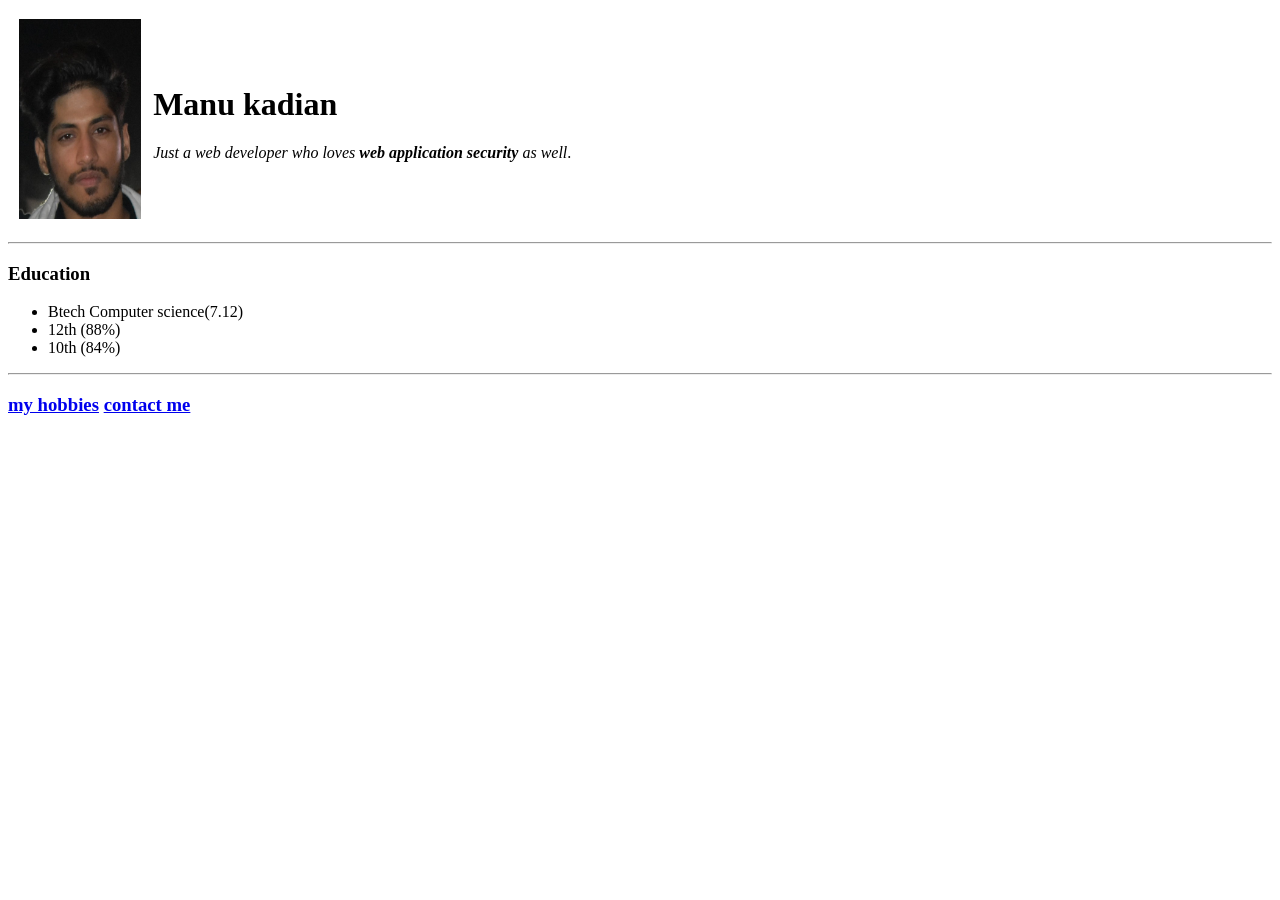
==== index.html @ eed12df5 "Add files via upload" ====
<!DOCTYPE html>
<html lang="en" dir="ltr">

<head>
  <meta charset="utf-8">
  <title>Manu kadian</title>
</head>

<body>
  <table cellspacing="10">
    <tr>
      <td> <img src="photo.jpg" height="200" alt=""></td>
      <td>
        <h1>Manu kadian</h1>
        <p><em>Just a web developer who loves <strong>web application security</strong> as well</em>.</p>
      </td>
    </tr>
  </table>


  <hr>
  <h3>Education</h3>
  <p>
  <ul>
    <li>Btech Computer science(7.12)</li>
    <li>12th (88%)</li>
    <li>10th (84%)</li>
  </ul>
  </p>
  <hr>
  <h3><a href="hobbies.html">my hobbies</a>
  <a href="Contact-me.html">contact me</a></h3>
</body>

</html>
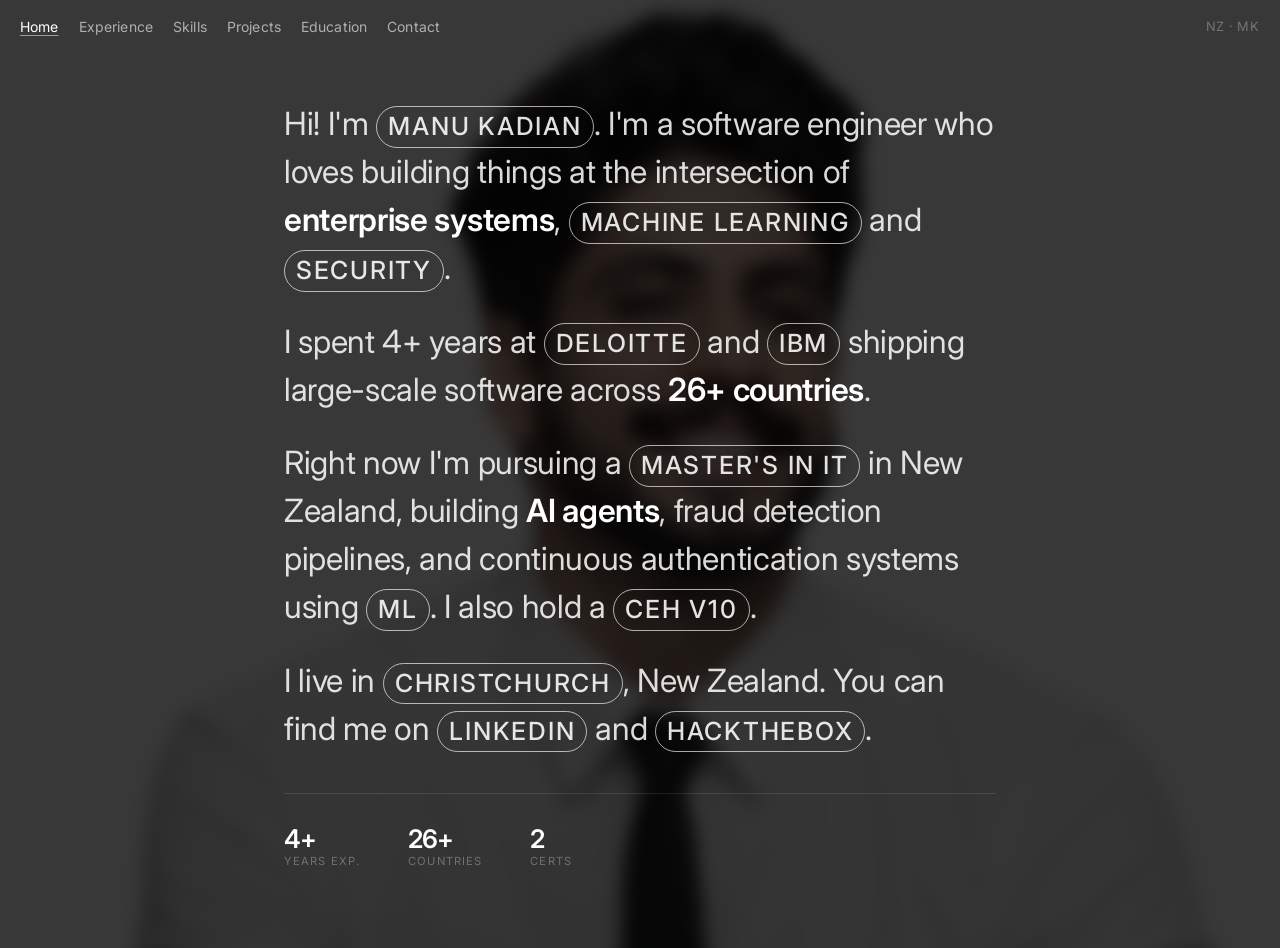
==== commit 91715294: "portfolio changes" ====
--- a/index.html
+++ b/index.html
@@ -1,35 +1,507 @@
-<!DOCTYPE html>
-<html lang="en" dir="ltr">
-
-<head>
-  <meta charset="utf-8">
-  <title>Manu kadian</title>
-</head>
-
-<body>
-  <table cellspacing="10">
-    <tr>
-      <td> <img src="photo.jpg" height="200" alt=""></td>
-      <td>
-        <h1>Manu kadian</h1>
-        <p><em>Just a web developer who loves <strong>web application security</strong> as well</em>.</p>
-      </td>
-    </tr>
-  </table>
-
-
-  <hr>
-  <h3>Education</h3>
-  <p>
-  <ul>
-    <li>Btech Computer science(7.12)</li>
-    <li>12th (88%)</li>
-    <li>10th (84%)</li>
-  </ul>
-  </p>
-  <hr>
-  <h3><a href="hobbies.html">my hobbies</a>
-  <a href="Contact-me.html">contact me</a></h3>
-</body>
-
-</html>
+<!DOCTYPE html>
+<html lang="en">
+
+<head>
+  <meta charset="UTF-8" />
+  <meta name="viewport" content="width=device-width, initial-scale=1.0" />
+  <title>Manu Kadian</title>
+  <meta name="description"
+    content="Manu Kadian – Software Engineer. 4+ years at Deloitte & IBM. Machine learning, AI agents, web security. Christchurch, New Zealand." />
+  <link rel="preconnect" href="https://fonts.googleapis.com" />
+  <link rel="preconnect" href="https://fonts.gstatic.com" crossorigin />
+  <link
+    href="https://fonts.googleapis.com/css2?family=Inter:ital,opsz,wght@0,14..32,300;0,14..32,400;0,14..32,500;0,14..32,600;0,14..32,700;1,14..32,400&display=swap"
+    rel="stylesheet" />
+  <link rel="stylesheet" href="style.css" />
+</head>
+
+<body>
+
+  <!-- ===== NAV ===== -->
+  <nav class="nav" role="navigation" aria-label="Main navigation">
+    <ul class="nav-links" id="nav-links" role="list">
+      <li><a href="#" id="nl-home" data-page="home" class="active">Home</a></li>
+      <li><a href="#" id="nl-experience" data-page="experience">Experience</a></li>
+      <li><a href="#" id="nl-skills" data-page="skills">Skills</a></li>
+      <li><a href="#" id="nl-projects" data-page="projects">Projects</a></li>
+      <li><a href="#" id="nl-education" data-page="education">Education</a></li>
+      <li><a href="#" id="nl-contact" data-page="contact">Contact</a></li>
+    </ul>
+    <span class="nav-right" aria-label="Location and initials">NZ · MK</span>
+  </nav>
+
+  <!-- ===========================
+       HOME — ped.ro style hero
+       =========================== -->
+  <main id="page-home" class="active" aria-label="Home">
+    <section class="hero">
+
+      <!-- Full blurred photo background -->
+      <div class="hero-bg" aria-hidden="true">
+        <img src="photo.png" alt="" />
+      </div>
+
+      <!-- Prose content -->
+      <div class="hero-content">
+
+        <p class="hero-para fade-up">
+          Hi! I'm <span class="pill">MANU KADIAN</span>. I'm a software
+          engineer who loves building things at the intersection of
+          <strong>enterprise systems</strong>,
+          <span class="pill">MACHINE LEARNING</span>
+          and <span class="pill">SECURITY</span>.
+        </p>
+
+        <p class="hero-para fade-up d1">
+          I spent 4+ years at <span class="pill">DELOITTE</span> and
+          <span class="pill">IBM</span> shipping large-scale software
+          across <strong>26+ countries</strong>.
+        </p>
+
+        <p class="hero-para fade-up d2">
+          Right now I'm pursuing a <span class="pill">MASTER'S IN IT</span>
+          in New Zealand, building <strong>AI agents</strong>, fraud detection
+          pipelines, and continuous authentication systems using
+          <span class="pill">ML</span>. I also hold a
+          <span class="pill">CEH v10</span>.
+        </p>
+
+        <p class="hero-para fade-up d3">
+          I live in <span class="pill">CHRISTCHURCH</span>, New Zealand.
+          You can find me on
+          <a href="https://linkedin.com/in/manu-kadian-b2ba7a125/" target="_blank" rel="noopener" class="pill"
+            style="cursor:pointer;">LINKEDIN</a>
+          and <a href="https://hackthebox.eu" target="_blank" rel="noopener" class="pill"
+            style="cursor:pointer;">HACKTHEBOX</a>.
+        </p>
+
+        <div class="hero-stats fade-up d4">
+          <div class="stat">
+            <span class="stat-val">4+</span>
+            <span class="stat-key">Years exp.</span>
+          </div>
+          <div class="stat">
+            <span class="stat-val">26+</span>
+            <span class="stat-key">Countries</span>
+          </div>
+          <div class="stat">
+            <span class="stat-val">2</span>
+            <span class="stat-key">Certs</span>
+          </div>
+        </div>
+
+      </div>
+    </section>
+  </main>
+
+  <!-- ===========================
+       EXPERIENCE
+       =========================== -->
+  <main id="page-experience" aria-label="Experience">
+    <div class="inner-page">
+      <div class="inner-wrap">
+        <p class="eyebrow fade-up">Work experience</p>
+
+        <ul class="row-list">
+
+          <li class="row-item fade-up">
+            <div class="row-meta">Nov 2023<br />– Nov 2025</div>
+            <div>
+              <div class="row-title">SAP ABAP Developer</div>
+              <div class="row-sub">Deloitte USI</div>
+              <ul class="row-bullets">
+                <li>Developed OData services and SAP Fiori applications, architecting scalable solutions aligned to
+                  business requirements.</li>
+                <li>Conducted technical assessments of reports, function modules, and OData gateway services in the
+                  R&amp;D department.</li>
+                <li>Collaborated cross-functionally to design complex business process solutions under tight deadlines.
+                </li>
+                <li>Created custom SAP reports to improve data-driven decision-making across operational teams.</li>
+              </ul>
+            </div>
+          </li>
+
+          <li class="row-item fade-up d1">
+            <div class="row-meta">Apr 2021<br />– Nov 2023</div>
+            <div>
+              <div class="row-title">Techno-Functional SAP HCM Consultant</div>
+              <div class="row-sub">IBM</div>
+              <ul class="row-bullets">
+                <li>Owned the full development lifecycle across operations spanning 26+ countries — requirements to
+                  deployment.</li>
+                <li>Translated complex client requirements into precise technical specs; built ABAP OOP solutions
+                  including interfaces, classes, and function modules.</li>
+                <li>Maintained comprehensive technical and functional documentation across global integrations.</li>
+              </ul>
+            </div>
+          </li>
+
+          <li class="row-item fade-up d2">
+            <div class="row-meta">May 2019<br />– Jul 2019</div>
+            <div>
+              <div class="row-title">Cyber Security Analyst</div>
+              <div class="row-sub">Pac Security, India — Internship</div>
+              <ul class="row-bullets">
+                <li>Conducted penetration testing engagements, identifying critical vulnerabilities and delivering
+                  detailed remediation reports.</li>
+                <li>Developed multiple Android applications tailored to client security requirements.</li>
+              </ul>
+            </div>
+          </li>
+
+        </ul>
+      </div>
+    </div>
+  </main>
+
+  <!-- ===========================
+       SKILLS
+       =========================== -->
+  <main id="page-skills" aria-label="Skills">
+    <div class="inner-page">
+      <div class="inner-wrap">
+        <p class="eyebrow fade-up">Technical skills</p>
+
+        <div class="skill-section fade-up">
+          <div class="skill-heading">Languages &amp; Frameworks</div>
+          <div class="tag-list">
+            <span class="tag">Python</span>
+            <span class="tag">JavaScript</span>
+            <span class="tag">ABAP</span>
+            <span class="tag">HTML / CSS</span>
+            <span class="tag">OData</span>
+            <span class="tag">REST APIs</span>
+            <span class="tag">ABAP OOP</span>
+          </div>
+        </div>
+
+        <div class="skill-section fade-up d1">
+          <div class="skill-heading">Machine Learning &amp; AI</div>
+          <div class="tag-list">
+            <span class="tag">Machine Learning</span>
+            <span class="tag">AI Agents</span>
+            <span class="tag">Scikit-learn</span>
+            <span class="tag">Random Forest</span>
+            <span class="tag">XGBoost</span>
+            <span class="tag">SVM</span>
+            <span class="tag">Pandas</span>
+            <span class="tag">NumPy</span>
+            <span class="tag">SMOTE</span>
+            <span class="tag">Feature Engineering</span>
+            <span class="tag">Behavioural Biometrics</span>
+          </div>
+        </div>
+
+        <div class="skill-section fade-up d2">
+          <div class="skill-heading">Platforms &amp; Tools</div>
+          <div class="tag-list">
+            <span class="tag">SAP HANA</span>
+            <span class="tag">SAP Fiori</span>
+            <span class="tag">SAP HCM</span>
+            <span class="tag">Git</span>
+            <span class="tag">Android Dev</span>
+          </div>
+        </div>
+
+        <div class="skill-section fade-up d3">
+          <div class="skill-heading">Security</div>
+          <div class="tag-list">
+            <span class="tag">Penetration Testing</span>
+            <span class="tag">Vulnerability Assessment</span>
+            <span class="tag">Web App Security</span>
+            <span class="tag">CEH v10</span>
+            <span class="tag">HackTheBox</span>
+            <span class="tag">Ethical Hacking</span>
+          </div>
+        </div>
+
+        <div class="skill-section fade-up d4">
+          <div class="skill-heading">Data Structures &amp; Algorithms</div>
+          <div class="tag-list">
+            <span class="tag">Two Sum</span>
+            <span class="tag">Sorting Algorithms</span>
+            <span class="tag">Group Anagram</span>
+            <span class="tag">Top K Elements</span>
+            <span class="tag">Merge Sort</span>
+            <span class="tag">Hash Maps</span>
+          </div>
+        </div>
+
+        <div class="skill-section fade-up d5">
+          <div class="skill-heading">Certifications</div>
+          <div class="tag-list">
+            <span class="tag">SAP Certified — ABAP for SAP HANA 2.0</span>
+            <span class="tag">Certified Ethical Hacker (CEH v10)</span>
+            <span class="tag">IBM — Consumer Products Industry</span>
+          </div>
+        </div>
+
+      </div>
+    </div>
+  </main>
+
+  <!-- ===========================
+       PROJECTS
+       =========================== -->
+  <main id="page-projects" aria-label="Projects">
+    <div class="inner-page">
+      <div class="inner-wrap">
+        <p class="eyebrow fade-up">Projects</p>
+
+        <ul class="row-list">
+
+          <li class="row-item fade-up">
+            <div class="row-meta">01</div>
+            <div>
+              <div class="row-title">Continuous Authentication System</div>
+              <div class="row-sub">Machine Learning · Academic</div>
+              <p class="row-body">Behavioural biometrics system that continuously verifies user identity using keystroke
+                dynamics and mouse movement. Engineered feature extraction pipelines feeding real-time ML classifiers.
+                Strong authentication accuracy via hyperparameter tuning and class imbalance handling.</p>
+              <div class="tag-list">
+                <span class="tag">Python</span>
+                <span class="tag">Random Forest</span>
+                <span class="tag">SVM</span>
+                <span class="tag">Scikit-learn</span>
+                <span class="tag">Biometrics</span>
+              </div>
+            </div>
+          </li>
+
+          <li class="row-item fade-up d1">
+            <div class="row-meta">02</div>
+            <div>
+              <div class="row-title">Credit Card Fraud Detection</div>
+              <div class="row-sub">Machine Learning · Academic</div>
+              <p class="row-body">End-to-end fraud detection pipeline on highly imbalanced transaction datasets. Applied
+                SMOTE and ensemble methods to improve minority class recall. Compared Logistic Regression, Random
+                Forest, and XGBoost using precision-recall and ROC curves.</p>
+              <div class="tag-list">
+                <span class="tag">Python</span>
+                <span class="tag">XGBoost</span>
+                <span class="tag">SMOTE</span>
+                <span class="tag">Pandas</span>
+                <span class="tag">NumPy</span>
+              </div>
+            </div>
+          </li>
+
+          <li class="row-item fade-up d2">
+            <div class="row-meta">03</div>
+            <div>
+              <div class="row-title">Penetration Testing Engagements</div>
+              <div class="row-sub">Security · Pac Security Internship</div>
+              <p class="row-body">Identified critical vulnerabilities across client systems and delivered detailed
+                remediation reports. Developed Android applications tailored to client security requirements.</p>
+              <div class="tag-list">
+                <span class="tag">Pen Testing</span>
+                <span class="tag">Vulnerability Assessment</span>
+                <span class="tag">Android</span>
+                <span class="tag">CEH</span>
+              </div>
+            </div>
+          </li>
+
+          <li class="row-item fade-up d3">
+            <div class="row-meta">04</div>
+            <div>
+              <div class="row-title">Global SAP HCM Platform</div>
+              <div class="row-sub">Enterprise · IBM</div>
+              <p class="row-body">Owned the full development lifecycle of SAP HCM integrations spanning 26+ countries.
+                Built ABAP OOP solutions — interfaces, classes, function modules — and maintained global documentation
+                standards.</p>
+              <div class="tag-list">
+                <span class="tag">SAP HCM</span>
+                <span class="tag">ABAP OOP</span>
+                <span class="tag">Global Scale</span>
+                <span class="tag">IBM</span>
+              </div>
+            </div>
+          </li>
+
+        </ul>
+      </div>
+    </div>
+  </main>
+
+  <!-- ===========================
+       EDUCATION
+       =========================== -->
+  <main id="page-education" aria-label="Education">
+    <div class="inner-page">
+      <div class="inner-wrap">
+        <p class="eyebrow fade-up">Education</p>
+
+        <ul class="row-list">
+
+          <li class="row-item fade-up">
+            <div class="row-meta">2025<br />– Present</div>
+            <div>
+              <div class="row-title">Master of Information Technology</div>
+              <div class="row-sub">Whitecliffe Education Limited · Christchurch, NZ</div>
+              <p class="row-body" style="color:rgba(255,255,255,0.3);">In progress</p>
+            </div>
+          </li>
+
+          <li class="row-item fade-up d1">
+            <div class="row-meta">2016<br />– 2020</div>
+            <div>
+              <div class="row-title">Bachelor of Technology — Computer Science</div>
+              <div class="row-sub">University of Petroleum and Energy · India</div>
+              <p class="row-body">GPA 7.12</p>
+            </div>
+          </li>
+
+          <li class="row-item fade-up d2">
+            <div class="row-meta">12th</div>
+            <div>
+              <div class="row-title">Senior Secondary</div>
+              <div class="row-sub">India</div>
+              <p class="row-body">88%</p>
+            </div>
+          </li>
+
+          <li class="row-item fade-up d3">
+            <div class="row-meta">10th</div>
+            <div>
+              <div class="row-title">Secondary School</div>
+              <div class="row-sub">India</div>
+              <p class="row-body">84%</p>
+            </div>
+          </li>
+
+        </ul>
+      </div>
+    </div>
+  </main>
+
+  <!-- ===========================
+       CONTACT
+       =========================== -->
+  <main id="page-contact" aria-label="Contact">
+    <div class="inner-page">
+      <div class="inner-wrap">
+        <p class="eyebrow fade-up">Contact</p>
+
+        <p class="contact-intro fade-up d1">
+          Whether it's about a role, a project, or just a chat about
+          <span class="pill">AI AGENTS</span> or
+          <span class="pill">ETHICAL HACKING</span> — reach out.
+        </p>
+
+        <div class="fade-up d2">
+          <div class="contact-row">
+            <span class="contact-label">Email</span>
+            <span class="contact-val"><a href="mailto:kadiyanmanu@gmail.com"
+                id="contact-email">kadiyanmanu@gmail.com</a></span>
+          </div>
+          <div class="contact-row">
+            <span class="contact-label">LinkedIn</span>
+            <span class="contact-val"><a href="https://linkedin.com/in/manu-kadian-b2ba7a125/" target="_blank"
+                rel="noopener noreferrer" id="contact-linkedin">linkedin.com/in/manu-kadian-b2ba7a125</a></span>
+          </div>
+          <div class="contact-row">
+            <span class="contact-label">HackTheBox</span>
+            <span class="contact-val"><a href="https://hackthebox.eu" target="_blank" rel="noopener noreferrer"
+                id="contact-htb">hackthebox.eu</a></span>
+          </div>
+          <div class="contact-row">
+            <span class="contact-label">Phone</span>
+            <span class="contact-val"><a href="tel:+64223689815" id="contact-phone">+64-223689815</a></span>
+          </div>
+          <div class="contact-row">
+            <span class="contact-label">Location</span>
+            <span class="contact-val">Christchurch, New Zealand</span>
+          </div>
+        </div>
+      </div>
+    </div>
+  </main>
+
+  <!-- ===== FOOTER ===== -->
+  <footer role="contentinfo">
+    <span class="foot-text">© 2026 Manu Kadian</span>
+    <span class="foot-text">Christchurch, New Zealand</span>
+  </footer>
+
+  <!-- ===== JS ===== -->
+  <script>
+    // ---- Page switching ----
+    const pages = document.querySelectorAll('main[id^="page-"]');
+    const navLinks = document.querySelectorAll('.nav-links a[data-page]');
+    const footer = document.querySelector('footer');
+
+    function showPage(id) {
+      pages.forEach(p => {
+        p.classList.remove('active');
+        // also hide inner-page inside
+        const ip = p.querySelector('.inner-page');
+        if (ip) ip.style.display = 'none';
+      });
+      navLinks.forEach(a => a.classList.remove('active'));
+
+      const target = document.getElementById('page-' + id);
+      if (!target) return;
+
+      target.classList.add('active');
+
+      // show inner-page if present
+      const ip = target.querySelector('.inner-page');
+      if (ip) ip.style.display = 'block';
+
+      // nav active
+      const link = document.querySelector(`.nav-links a[data-page="${id}"]`);
+      if (link) link.classList.add('active');
+
+      // show footer only on non-hero pages
+      footer.style.display = (id === 'home') ? 'none' : 'flex';
+
+      // scroll to top
+      window.scrollTo({ top: 0, behavior: 'instant' });
+
+      // trigger fade-up animations
+      const fadeEls = target.querySelectorAll('.fade-up');
+      fadeEls.forEach(el => el.classList.remove('in'));
+      requestAnimationFrame(() => {
+        requestAnimationFrame(() => {
+          fadeEls.forEach(el => el.classList.add('in'));
+        });
+      });
+
+      // update URL hash
+      history.replaceState(null, '', id === 'home' ? '#' : '#' + id);
+    }
+
+    navLinks.forEach(link => {
+      link.addEventListener('click', e => {
+        e.preventDefault();
+        showPage(link.dataset.page);
+      });
+    });
+
+    // ---- Init from hash ----
+    function init() {
+      const hash = location.hash.replace('#', '') || 'home';
+      // ensure all inner-pages start hidden
+      document.querySelectorAll('.inner-page').forEach(ip => ip.style.display = 'none');
+      footer.style.display = 'none';
+      showPage(hash);
+    }
+
+    init();
+    window.addEventListener('popstate', init);
+
+    // ---- Hero background parallax (subtle) ----
+    const heroBg = document.querySelector('.hero-bg img');
+    if (heroBg) {
+      document.querySelector('.hero')?.addEventListener('mousemove', e => {
+        const x = (e.clientX / window.innerWidth - 0.5) * 8;
+        const y = (e.clientY / window.innerHeight - 0.5) * 8;
+        heroBg.style.transform = `scale(1.05) translate(${x}px, ${y}px)`;
+      });
+    }
+  </script>
+
+</body>
+
+</html>
--- a/style.css
+++ b/style.css
@@ -0,0 +1,494 @@
+/* ============================================
+   MANU KADIAN — ped.ro style portfolio
+   ============================================ */
+
+@import url('https://fonts.googleapis.com/css2?family=Inter:ital,opsz,wght@0,14..32,300;0,14..32,400;0,14..32,500;0,14..32,600;0,14..32,700;1,14..32,400&display=swap');
+
+/* ---- RESET ---- */
+*, *::before, *::after { box-sizing: border-box; margin: 0; padding: 0; }
+
+html {
+  font-size: 16px;
+  scroll-behavior: smooth;
+  -webkit-text-size-adjust: 100%;
+}
+
+body {
+  font-family: 'Inter', -apple-system, BlinkMacSystemFont, sans-serif;
+  background: #0a0a0a;
+  color: #fff;
+  min-height: 100vh;
+  overflow-x: hidden;
+}
+
+a { text-decoration: none; color: inherit; }
+
+/* ============================================
+   FIXED NAV — exactly like ped.ro
+   ============================================ */
+.nav {
+  position: fixed;
+  top: 0; left: 0; right: 0;
+  z-index: 200;
+  display: flex;
+  align-items: center;
+  justify-content: space-between;
+  padding: 16px 20px;
+  /* no background — sits on top of everything */
+}
+
+.nav-links {
+  display: flex;
+  align-items: center;
+  gap: 20px;
+  list-style: none;
+}
+
+.nav-links a {
+  font-size: 0.875rem;
+  font-weight: 400;
+  color: rgba(255, 255, 255, 0.6);
+  letter-spacing: 0.01em;
+  transition: color 0.2s;
+  padding: 2px 0;
+}
+
+.nav-links a:hover { color: rgba(255, 255, 255, 0.9); }
+
+.nav-links a.active {
+  color: #fff;
+  text-decoration: underline;
+  text-underline-offset: 3px;
+  text-decoration-color: rgba(255,255,255,0.5);
+}
+
+.nav-right {
+  font-size: 0.8rem;
+  color: rgba(255, 255, 255, 0.3);
+  letter-spacing: 0.06em;
+  font-variant-numeric: tabular-nums;
+}
+
+/* ============================================
+   HERO — full page background photo + text
+   ============================================ */
+.hero {
+  position: relative;
+  min-height: 100vh;
+  display: flex;
+  align-items: center;
+  justify-content: center;
+  overflow: hidden;
+}
+
+/* Full-bleed blurred photo background — like ped.ro */
+.hero-bg {
+  position: absolute;
+  inset: 0;
+  z-index: 0;
+}
+
+.hero-bg img {
+  width: 100%;
+  height: 100%;
+  object-fit: cover;
+  object-position: center 20%;
+  filter: blur(8px) brightness(0.22) grayscale(30%);
+  transform: scale(1.05); /* prevent blur edge bleed */
+}
+
+/* Content layer */
+.hero-content {
+  position: relative;
+  z-index: 1;
+  width: 100%;
+  max-width: 760px;
+  margin: 0 auto;
+  padding: 100px 24px 80px;
+  text-align: left;
+}
+
+/* Each prose paragraph */
+.hero-para {
+  font-size: clamp(1.25rem, 2.8vw, 2rem);
+  font-weight: 400;
+  line-height: 1.5;
+  letter-spacing: -0.01em;
+  color: rgba(255, 255, 255, 0.85);
+  margin-bottom: 1.6rem;
+}
+
+.hero-para strong {
+  font-weight: 600;
+  color: #fff;
+}
+
+/* ---- THE PILL — ped.ro style ---- */
+.pill {
+  display: inline-flex;
+  align-items: center;
+  justify-content: center;
+  border: 1px solid rgba(255, 255, 255, 0.65);
+  border-radius: 999px;
+  padding: 2px 11px 3px;
+  font-size: 0.78em;
+  font-weight: 500;
+  letter-spacing: 0.07em;
+  text-transform: uppercase;
+  color: rgba(255, 255, 255, 0.88);
+  vertical-align: middle;
+  line-height: 1.4;
+  white-space: nowrap;
+  cursor: default;
+  transition: background 0.15s;
+}
+
+.pill:hover { background: rgba(255, 255, 255, 0.08); }
+
+/* Small separator dot between paragraphs */
+.hero-divider {
+  width: 4px;
+  height: 4px;
+  border-radius: 50%;
+  background: rgba(255,255,255,0.2);
+  margin: 2rem 0;
+}
+
+/* Stats row */
+.hero-stats {
+  display: flex;
+  gap: 3rem;
+  flex-wrap: wrap;
+  margin-top: 2.5rem;
+  padding-top: 2rem;
+  border-top: 1px solid rgba(255,255,255,0.1);
+}
+
+.stat {
+  display: flex;
+  flex-direction: column;
+  gap: 3px;
+}
+
+.stat-val {
+  font-size: 1.6rem;
+  font-weight: 600;
+  letter-spacing: -0.04em;
+  line-height: 1;
+}
+
+.stat-key {
+  font-size: 0.7rem;
+  text-transform: uppercase;
+  letter-spacing: 0.1em;
+  color: rgba(255,255,255,0.3);
+}
+
+/* ============================================
+   INNER PAGES (Experience, Skills, etc.)
+   — scrollable, minimal, ped.ro list style
+   ============================================ */
+.inner-page {
+  display: none;
+  min-height: 100vh;
+  padding: 90px 24px 80px;
+}
+
+.inner-page.active { display: block; }
+
+.inner-wrap {
+  max-width: 680px;
+  margin: 0 auto;
+}
+
+/* Section eyebrow */
+.eyebrow {
+  font-size: 0.68rem;
+  font-weight: 500;
+  text-transform: uppercase;
+  letter-spacing: 0.14em;
+  color: rgba(255,255,255,0.25);
+  margin-bottom: 2.5rem;
+  display: flex;
+  align-items: center;
+  gap: 10px;
+}
+
+.eyebrow::after {
+  content: '';
+  flex: 1;
+  height: 1px;
+  background: rgba(255,255,255,0.08);
+}
+
+/* Row-based list layout */
+.row-list { list-style: none; }
+
+.row-item {
+  display: grid;
+  grid-template-columns: 90px 1fr;
+  gap: 2rem;
+  padding: 1.6rem 0;
+  border-bottom: 1px solid rgba(255,255,255,0.07);
+  align-items: start;
+}
+
+.row-item:first-child { border-top: 1px solid rgba(255,255,255,0.07); }
+
+.row-meta {
+  font-size: 0.72rem;
+  color: rgba(255,255,255,0.28);
+  letter-spacing: 0.04em;
+  line-height: 1.5;
+  padding-top: 3px;
+}
+
+.row-title {
+  font-size: 0.97rem;
+  font-weight: 600;
+  letter-spacing: -0.02em;
+  color: rgba(255,255,255,0.9);
+  margin-bottom: 3px;
+}
+
+.row-sub {
+  font-size: 0.78rem;
+  color: rgba(255,255,255,0.3);
+  letter-spacing: 0.03em;
+  margin-bottom: 0.7rem;
+}
+
+.row-body {
+  font-size: 0.875rem;
+  color: rgba(255,255,255,0.5);
+  line-height: 1.65;
+}
+
+.row-bullets {
+  list-style: none;
+  display: flex;
+  flex-direction: column;
+  gap: 5px;
+  margin-top: 0.5rem;
+}
+
+.row-bullets li {
+  font-size: 0.858rem;
+  color: rgba(255,255,255,0.48);
+  line-height: 1.6;
+  padding-left: 14px;
+  position: relative;
+}
+
+.row-bullets li::before {
+  content: '–';
+  position: absolute;
+  left: 0;
+  color: rgba(255,255,255,0.18);
+}
+
+/* Tag pills (for skills / projects) */
+.tag-list {
+  display: flex;
+  flex-wrap: wrap;
+  gap: 6px;
+  margin-top: 0.6rem;
+}
+
+.tag {
+  border: 1px solid rgba(255,255,255,0.13);
+  border-radius: 999px;
+  padding: 3px 12px;
+  font-size: 0.72rem;
+  color: rgba(255,255,255,0.42);
+  letter-spacing: 0.03em;
+  transition: border-color 0.2s, color 0.2s;
+  cursor: default;
+}
+
+.tag:hover {
+  border-color: rgba(255,255,255,0.35);
+  color: rgba(255,255,255,0.75);
+}
+
+/* Skill group heading */
+.skill-heading {
+  font-size: 0.68rem;
+  text-transform: uppercase;
+  letter-spacing: 0.12em;
+  color: rgba(255,255,255,0.22);
+  font-weight: 500;
+  margin-bottom: 0.75rem;
+}
+
+.skill-section {
+  padding: 1.6rem 0;
+  border-bottom: 1px solid rgba(255,255,255,0.07);
+}
+
+.skill-section:first-of-type { border-top: 1px solid rgba(255,255,255,0.07); }
+
+/* Contact */
+.contact-intro {
+  font-size: clamp(1.1rem, 2.5vw, 1.6rem);
+  font-weight: 400;
+  line-height: 1.55;
+  color: rgba(255,255,255,0.8);
+  letter-spacing: -0.02em;
+  margin-bottom: 3rem;
+  max-width: 520px;
+}
+
+.contact-row {
+  display: flex;
+  justify-content: space-between;
+  align-items: center;
+  padding: 1.1rem 0;
+  border-bottom: 1px solid rgba(255,255,255,0.07);
+  transition: opacity 0.2s;
+}
+
+.contact-row:first-child { border-top: 1px solid rgba(255,255,255,0.07); }
+.contact-row:hover { opacity: 0.6; }
+
+.contact-label {
+  font-size: 0.68rem;
+  text-transform: uppercase;
+  letter-spacing: 0.12em;
+  color: rgba(255,255,255,0.28);
+  font-weight: 500;
+}
+
+.contact-val {
+  font-size: 0.875rem;
+  color: rgba(255,255,255,0.72);
+}
+
+.contact-val a {
+  color: rgba(255,255,255,0.72);
+  transition: color 0.2s;
+}
+
+.contact-val a:hover { color: #fff; }
+
+/* ============================================
+   FOOTER
+   ============================================ */
+footer {
+  padding: 1.5rem 24px;
+  border-top: 1px solid rgba(255,255,255,0.07);
+  display: flex;
+  justify-content: space-between;
+  align-items: center;
+  flex-wrap: wrap;
+  gap: 0.5rem;
+}
+
+.foot-text {
+  font-size: 0.72rem;
+  color: rgba(255,255,255,0.18);
+  letter-spacing: 0.04em;
+}
+
+/* ============================================
+   FADE ANIMATION
+   ============================================ */
+.fade-up {
+  opacity: 0;
+  transform: translateY(14px);
+  transition: opacity 0.55s ease, transform 0.55s ease;
+}
+
+.fade-up.in {
+  opacity: 1;
+  transform: translateY(0);
+}
+
+.d1 { transition-delay: 0.08s; }
+.d2 { transition-delay: 0.16s; }
+.d3 { transition-delay: 0.24s; }
+.d4 { transition-delay: 0.32s; }
+.d5 { transition-delay: 0.40s; }
+
+/* ============================================
+   RESPONSIVE
+   ============================================ */
+
+/* Tablet */
+@media (max-width: 768px) {
+  .nav { padding: 14px 16px; }
+  .nav-links { gap: 12px; flex-wrap: wrap; }
+  .nav-links a { font-size: 0.82rem; }
+
+  .hero-content { padding: 80px 20px 60px; }
+  .hero-para { font-size: clamp(1.1rem, 4.5vw, 1.5rem); margin-bottom: 1.3rem; }
+  .hero-stats { gap: 2rem; }
+  .stat-val { font-size: 1.3rem; }
+
+  .inner-page { padding: 80px 20px 60px; }
+  .row-item { grid-template-columns: 75px 1fr; gap: 1.2rem; }
+}
+
+/* Mobile */
+@media (max-width: 540px) {
+  /* Nav: stack links into a compact scrollable row */
+  .nav {
+    padding: 10px 14px;
+    flex-wrap: wrap;
+    gap: 6px;
+    align-items: center;
+  }
+  .nav-links {
+    gap: 8px;
+    flex-wrap: wrap;
+    order: 2;
+    width: 100%;
+  }
+  .nav-links a { font-size: 0.77rem; }
+  .nav-right {
+    font-size: 0.7rem;
+    order: 1;
+    margin-left: auto;
+  }
+
+  .hero-content { padding: 90px 16px 52px; }
+  .hero-para {
+    font-size: clamp(1rem, 5vw, 1.2rem);
+    margin-bottom: 1.1rem;
+    line-height: 1.55;
+  }
+  .pill {
+    font-size: 0.68em;
+    padding: 2px 9px 3px;
+  }
+  .hero-stats { gap: 1.4rem; padding-top: 1.4rem; margin-top: 1.5rem; }
+  .stat-val { font-size: 1.05rem; }
+  .stat-key { font-size: 0.62rem; }
+
+  .inner-page { padding: 94px 16px 50px; }
+  .inner-wrap { width: 100%; }
+
+  /* Stack grid to single column on mobile */
+  .row-item {
+    grid-template-columns: 1fr;
+    gap: 0.35rem;
+  }
+  .row-meta {
+    color: rgba(255,255,255,0.22);
+    font-size: 0.7rem;
+  }
+
+  .contact-row { flex-direction: column; align-items: flex-start; gap: 4px; }
+  .contact-val { font-size: 0.82rem; }
+  .contact-intro { font-size: 1rem; }
+
+  footer { flex-direction: column; align-items: flex-start; gap: 4px; }
+  .eyebrow { font-size: 0.62rem; }
+}
+
+/* Very small screens (≤ 360px) */
+@media (max-width: 360px) {
+  .nav-links a { font-size: 0.7rem; }
+  .hero-para { font-size: 0.92rem; }
+  .pill { font-size: 0.62em; padding: 1px 7px 2px; }
+}
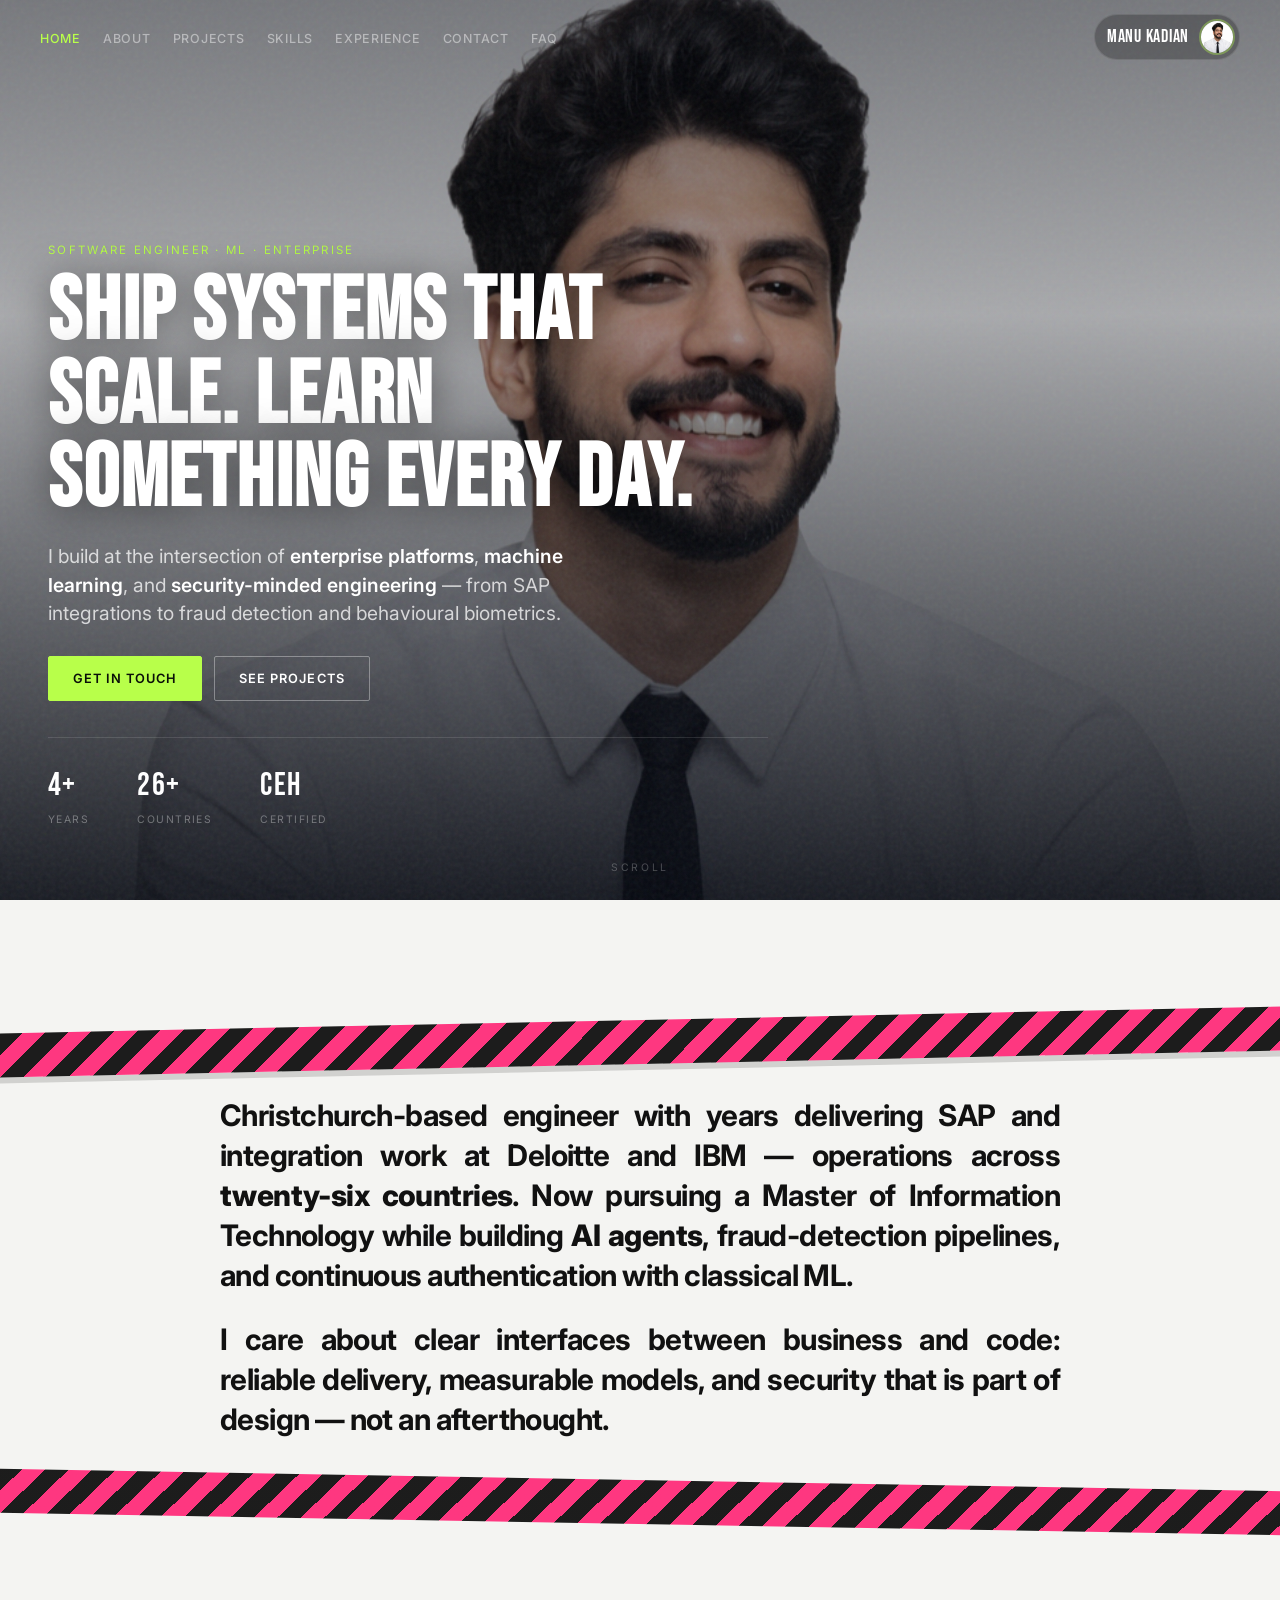
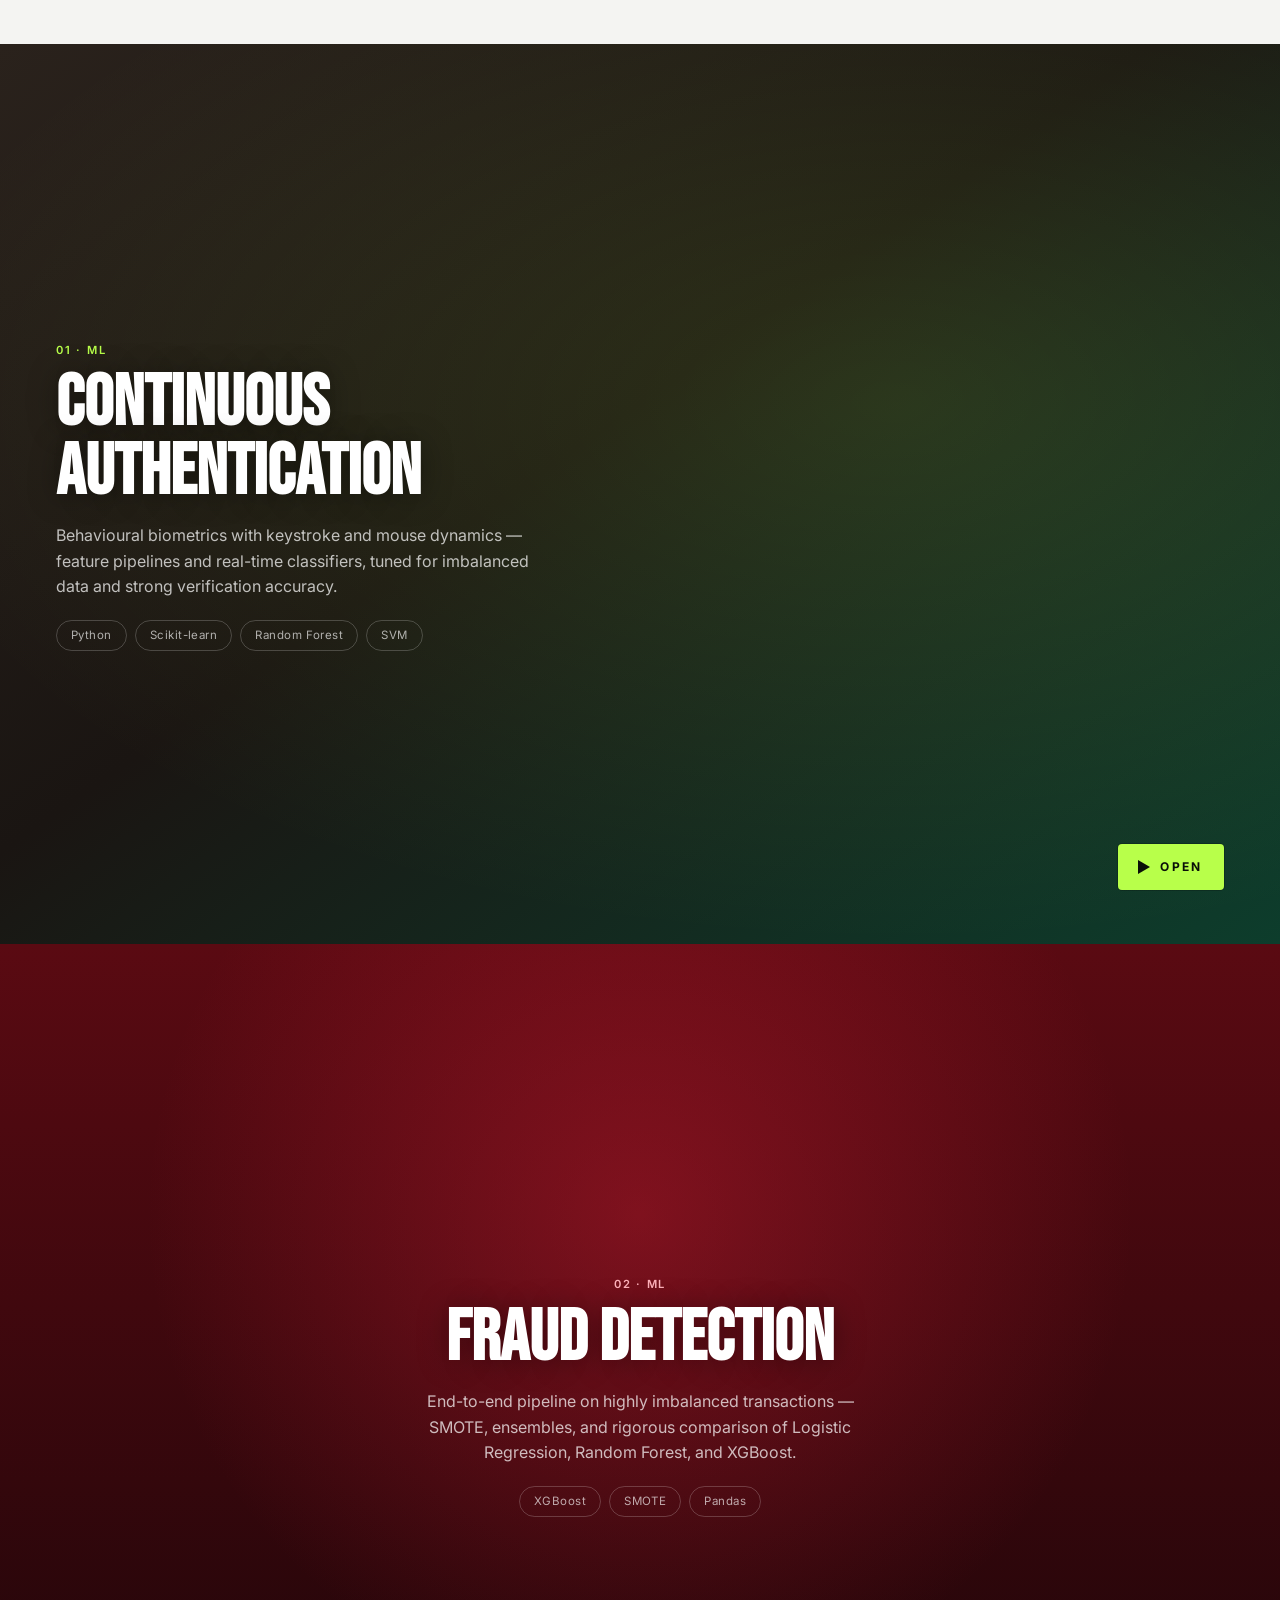
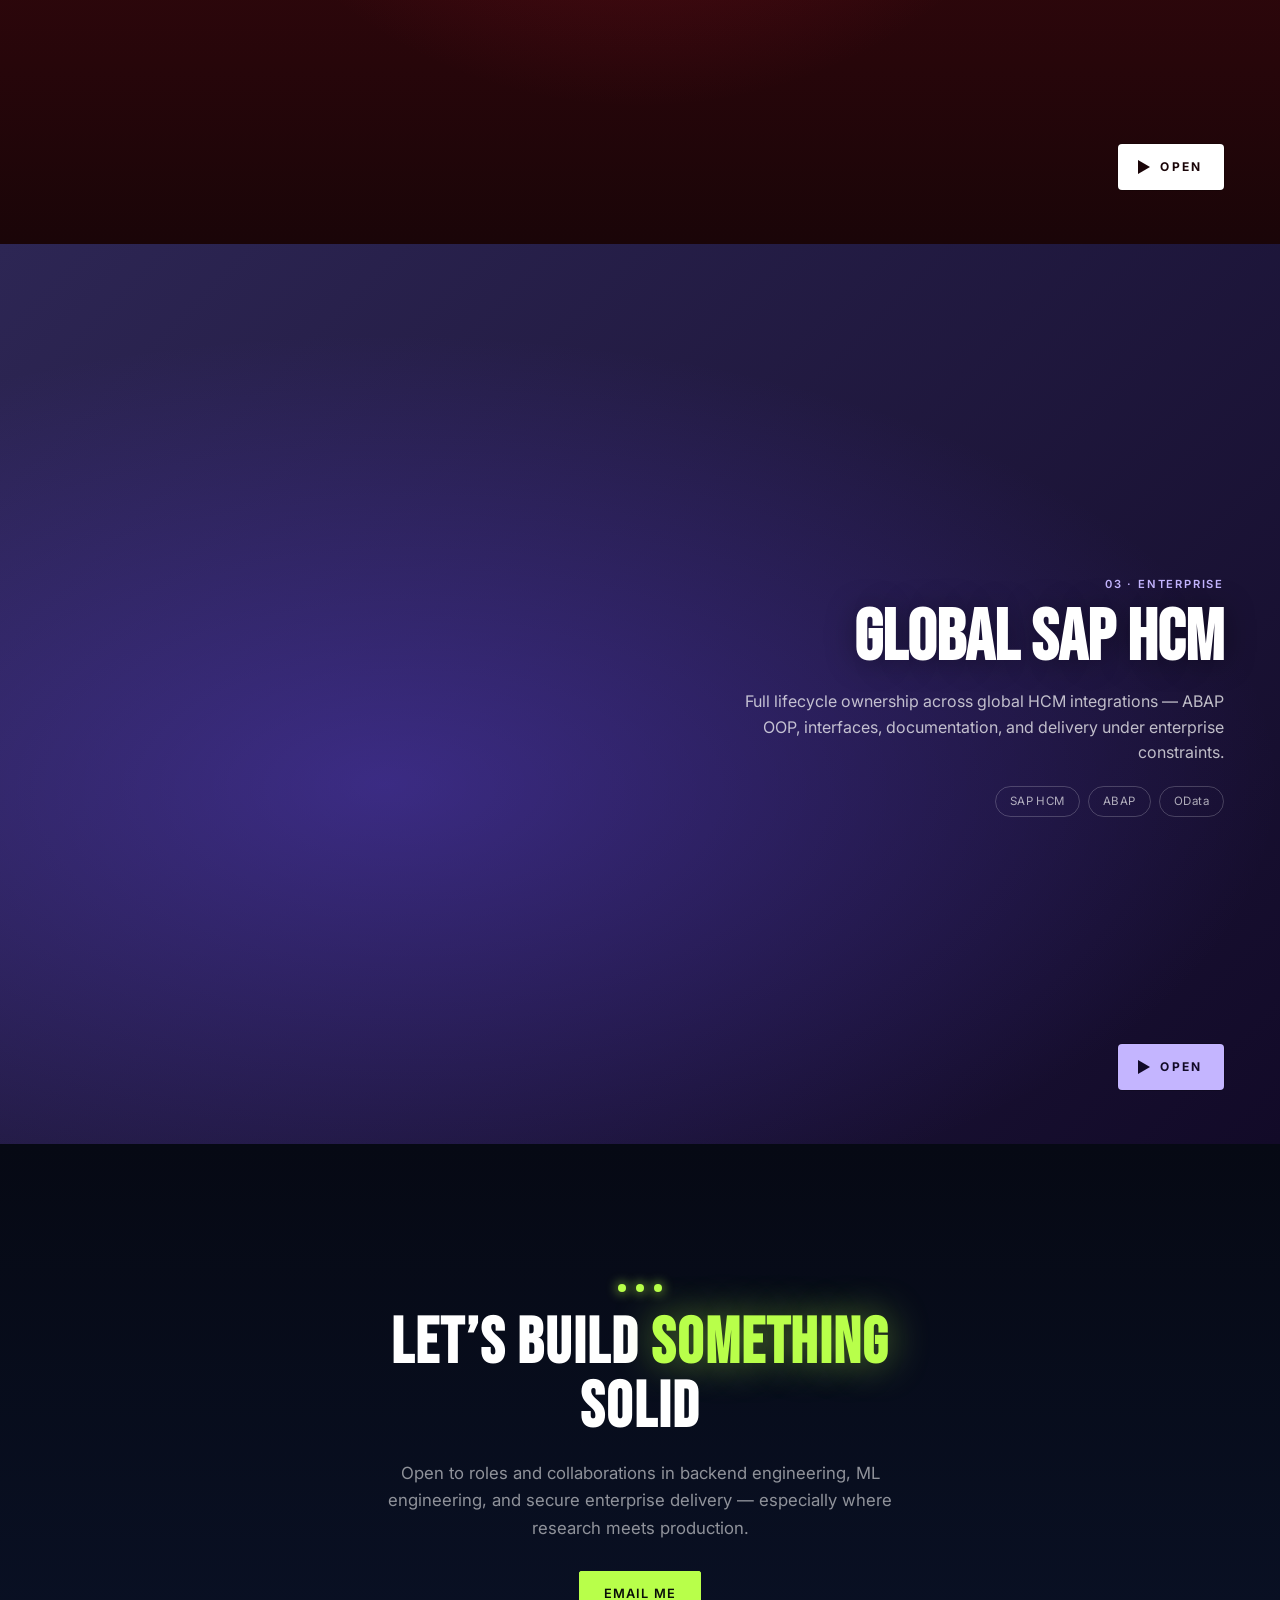
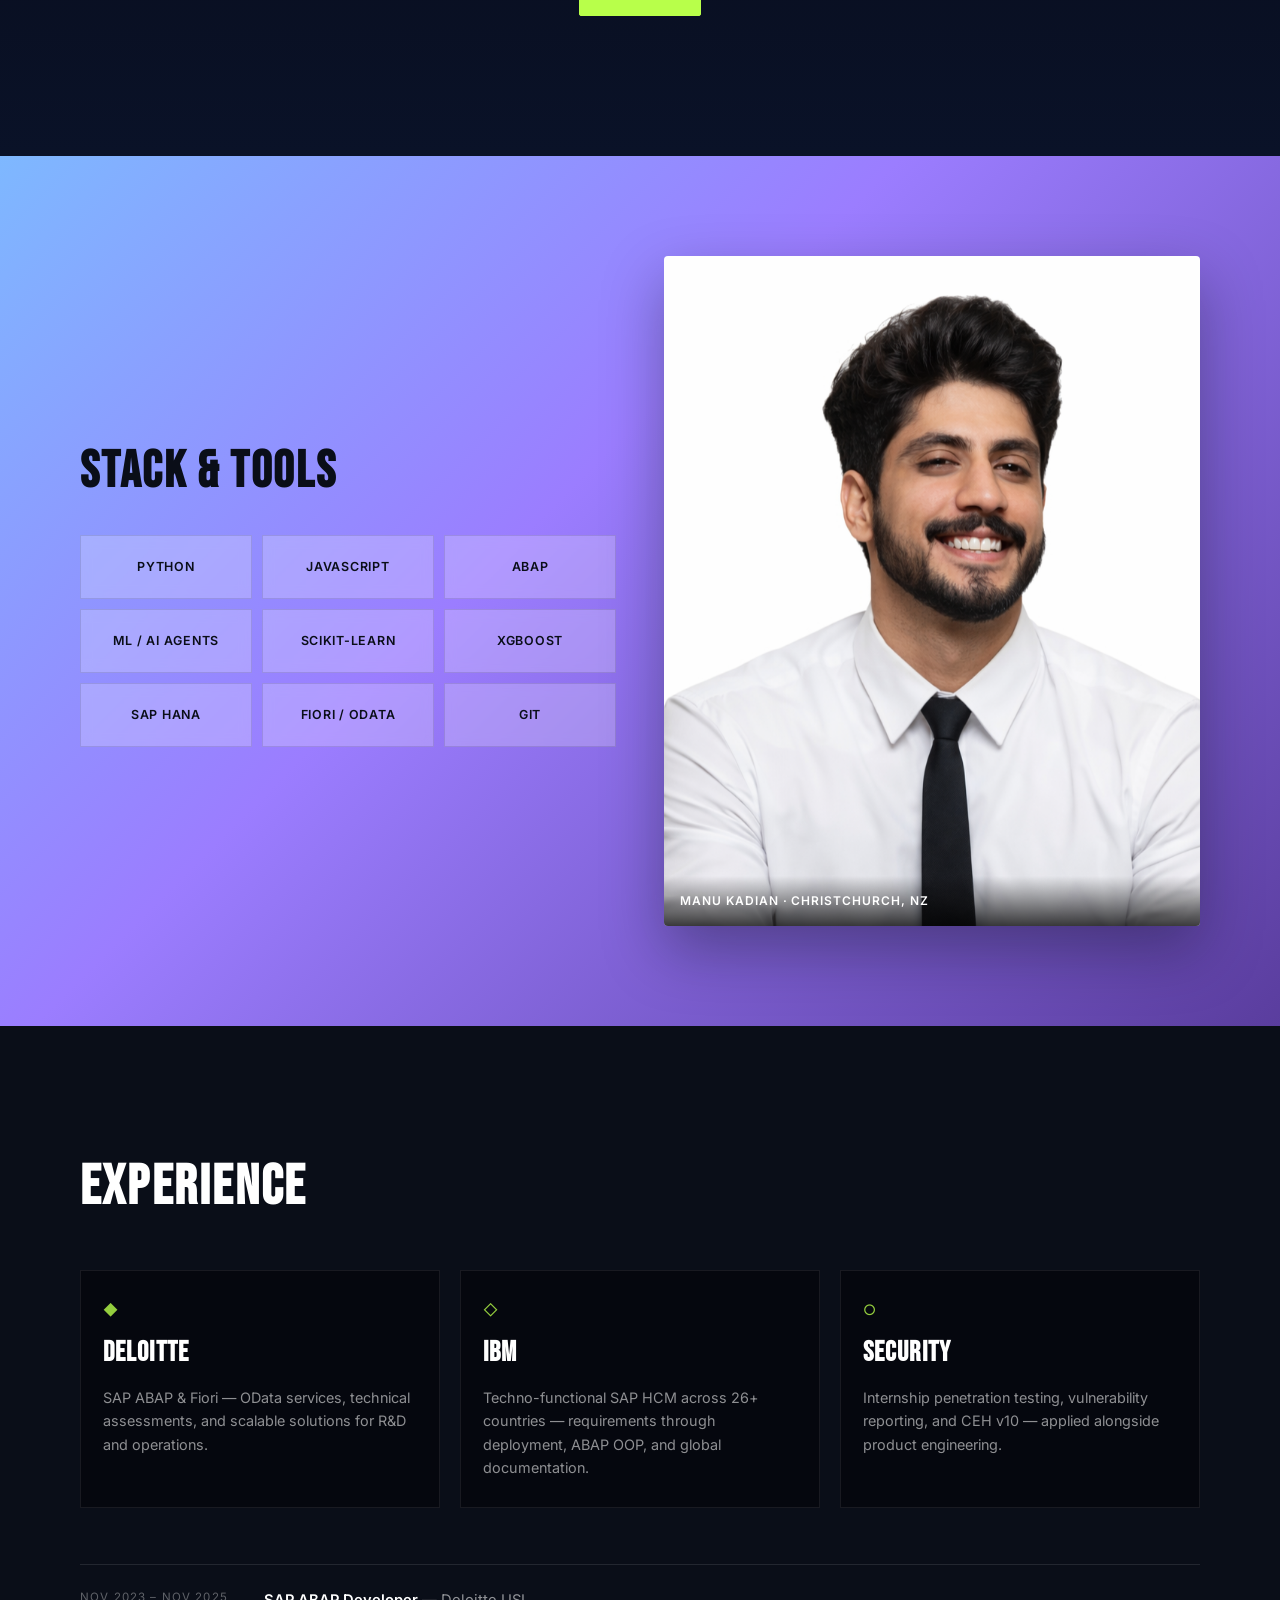
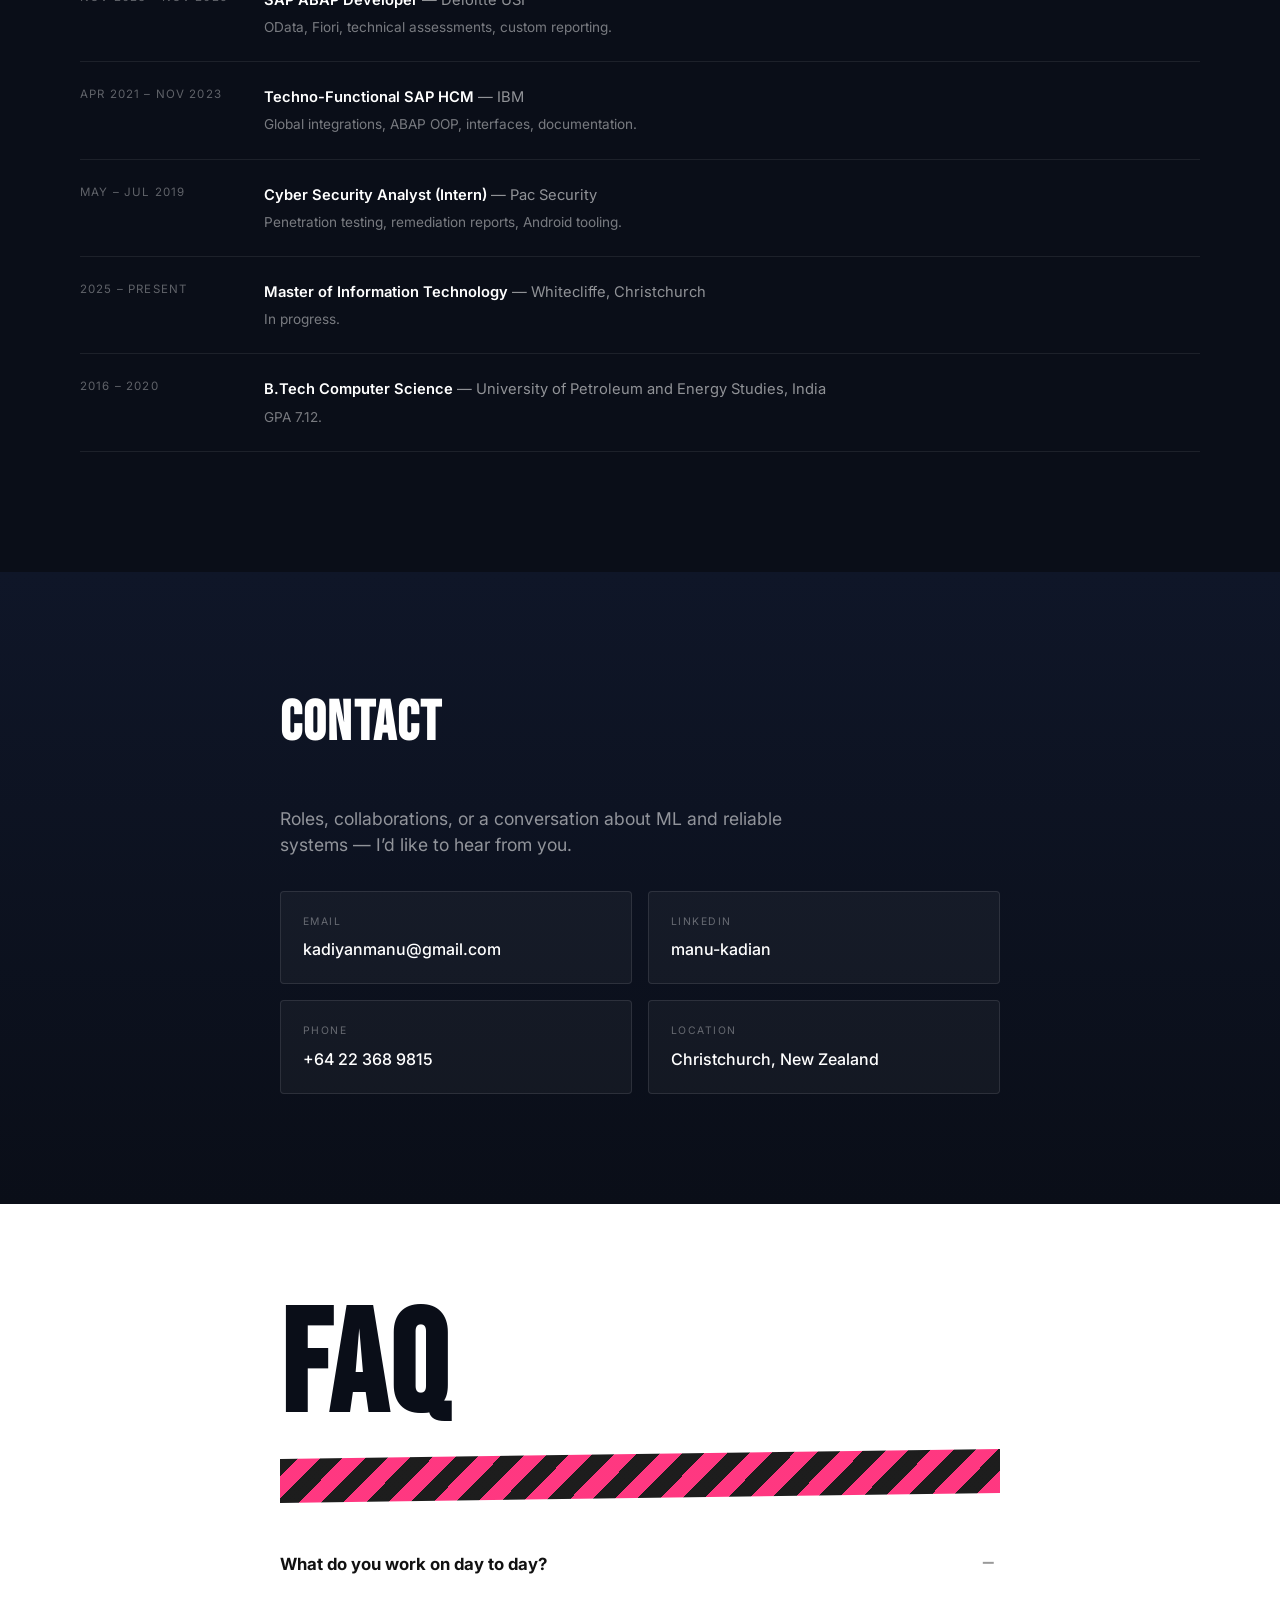
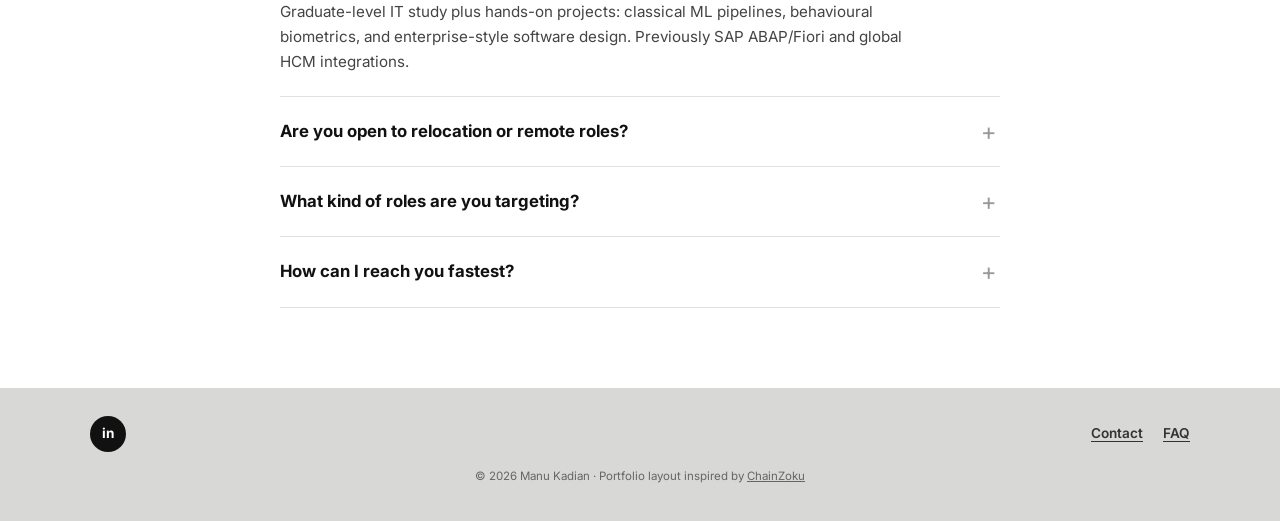
==== commit 70a88fb1: "portfolio changes" ====
--- a/index.html
+++ b/index.html
@@ -4,504 +4,395 @@
 <head>
   <meta charset="UTF-8" />
   <meta name="viewport" content="width=device-width, initial-scale=1.0" />
-  <title>Manu Kadian</title>
+  <title>Manu Kadian — Software Engineer</title>
   <meta name="description"
-    content="Manu Kadian – Software Engineer. 4+ years at Deloitte & IBM. Machine learning, AI agents, web security. Christchurch, New Zealand." />
+    content="Manu Kadian — Software Engineer. Enterprise systems, machine learning, and security. Deloitte, IBM. Christchurch, New Zealand." />
   <link rel="preconnect" href="https://fonts.googleapis.com" />
   <link rel="preconnect" href="https://fonts.gstatic.com" crossorigin />
   <link
-    href="https://fonts.googleapis.com/css2?family=Inter:ital,opsz,wght@0,14..32,300;0,14..32,400;0,14..32,500;0,14..32,600;0,14..32,700;1,14..32,400&display=swap"
+    href="https://fonts.googleapis.com/css2?family=Bebas+Neue&family=Inter:ital,opsz,wght@0,14..32,400;0,14..32,500;0,14..32,600;0,14..32,700;1,14..32,400&display=swap"
     rel="stylesheet" />
   <link rel="stylesheet" href="style.css" />
 </head>
 
 <body>
-
-  <!-- ===== NAV ===== -->
-  <nav class="nav" role="navigation" aria-label="Main navigation">
-    <ul class="nav-links" id="nav-links" role="list">
-      <li><a href="#" id="nl-home" data-page="home" class="active">Home</a></li>
-      <li><a href="#" id="nl-experience" data-page="experience">Experience</a></li>
-      <li><a href="#" id="nl-skills" data-page="skills">Skills</a></li>
-      <li><a href="#" id="nl-projects" data-page="projects">Projects</a></li>
-      <li><a href="#" id="nl-education" data-page="education">Education</a></li>
-      <li><a href="#" id="nl-contact" data-page="contact">Contact</a></li>
-    </ul>
-    <span class="nav-right" aria-label="Location and initials">NZ · MK</span>
-  </nav>
-
-  <!-- ===========================
-       HOME — ped.ro style hero
-       =========================== -->
-  <main id="page-home" class="active" aria-label="Home">
-    <section class="hero">
-
-      <!-- Full blurred photo background -->
-      <div class="hero-bg" aria-hidden="true">
-        <img src="photo.png" alt="" />
-      </div>
-
-      <!-- Prose content -->
-      <div class="hero-content">
-
-        <p class="hero-para fade-up">
-          Hi! I'm <span class="pill">MANU KADIAN</span>. I'm a software
-          engineer who loves building things at the intersection of
-          <strong>enterprise systems</strong>,
-          <span class="pill">MACHINE LEARNING</span>
-          and <span class="pill">SECURITY</span>.
+  <a class="skip-link" href="#about">Skip to content</a>
+
+  <header class="site-header" id="site-header">
+    <nav class="site-nav" aria-label="Main navigation">
+      <ul class="nav-list">
+        <li><a href="#hero" class="nav-link" data-section="hero">Home</a></li>
+        <li><a href="#about" class="nav-link" data-section="about">About</a></li>
+        <li><a href="#projects" class="nav-link" data-section="projects">Projects</a></li>
+        <li><a href="#skills" class="nav-link" data-section="skills">Skills</a></li>
+        <li><a href="#experience" class="nav-link" data-section="experience">Experience</a></li>
+        <li><a href="#contact" class="nav-link" data-section="contact">Contact</a></li>
+        <li><a href="#faq" class="nav-link" data-section="faq">FAQ</a></li>
+      </ul>
+      <a href="#hero" class="nav-identity" aria-label="Manu Kadian, back to top">
+        <span class="nav-name">Manu Kadian</span>
+        <img class="nav-avatar" src="photo.png" width="40" height="40" alt="" />
+      </a>
+    </nav>
+  </header>
+
+  <main>
+    <!-- Hero — full-bleed cinematic -->
+    <section class="hero" id="hero" aria-label="Introduction">
+      <div class="hero-media" aria-hidden="true">
+        <img class="hero-img" src="photo.png" alt="" width="1920" height="1080" fetchpriority="high" />
+        <div class="hero-scrim"></div>
+        <div class="hero-grain"></div>
+      </div>
+      <div class="hero-inner hero-enter">
+        <p class="hero-kicker">Software engineer · ML · Enterprise</p>
+        <h1 class="hero-title">Ship systems that scale. Learn something every day.</h1>
+        <p class="hero-lead">
+          I build at the intersection of <strong>enterprise platforms</strong>, <strong>machine learning</strong>,
+          and <strong>security-minded engineering</strong> — from SAP integrations to fraud detection and behavioural
+          biometrics.
         </p>
-
-        <p class="hero-para fade-up d1">
-          I spent 4+ years at <span class="pill">DELOITTE</span> and
-          <span class="pill">IBM</span> shipping large-scale software
-          across <strong>26+ countries</strong>.
+        <div class="hero-actions">
+          <a class="btn btn-primary" href="#contact">Get in touch</a>
+          <a class="btn btn-ghost" href="#projects">See projects</a>
+        </div>
+        <div class="hero-stats" role="list">
+          <div class="hero-stat" role="listitem"><span class="hero-stat-num">4+</span><span class="hero-stat-label">Years</span></div>
+          <div class="hero-stat" role="listitem"><span class="hero-stat-num">26+</span><span class="hero-stat-label">Countries</span></div>
+          <div class="hero-stat" role="listitem"><span class="hero-stat-num">CEH</span><span class="hero-stat-label">Certified</span></div>
+        </div>
+      </div>
+      <div class="scroll-hint" aria-hidden="true">Scroll</div>
+    </section>
+
+    <!-- Mission — white block + tape -->
+    <section class="band band-paper" id="about">
+      <div class="tape tape-top" aria-hidden="true"></div>
+      <div class="inner inner-mission">
+        <p class="mission-text reveal" data-reveal>
+          Christchurch-based engineer with years delivering SAP and integration work at Deloitte and IBM — operations
+          across <strong>twenty-six countries</strong>. Now pursuing a Master of Information Technology while building
+          <strong>AI agents</strong>, fraud-detection pipelines, and continuous authentication with classical ML.
         </p>
-
-        <p class="hero-para fade-up d2">
-          Right now I'm pursuing a <span class="pill">MASTER'S IN IT</span>
-          in New Zealand, building <strong>AI agents</strong>, fraud detection
-          pipelines, and continuous authentication systems using
-          <span class="pill">ML</span>. I also hold a
-          <span class="pill">CEH v10</span>.
+        <p class="mission-text reveal" data-reveal>
+          I care about clear interfaces between business and code: reliable delivery, measurable models, and security
+          that is part of design — not an afterthought.
         </p>
-
-        <p class="hero-para fade-up d3">
-          I live in <span class="pill">CHRISTCHURCH</span>, New Zealand.
-          You can find me on
-          <a href="https://linkedin.com/in/manu-kadian-b2ba7a125/" target="_blank" rel="noopener" class="pill"
-            style="cursor:pointer;">LINKEDIN</a>
-          and <a href="https://hackthebox.eu" target="_blank" rel="noopener" class="pill"
-            style="cursor:pointer;">HACKTHEBOX</a>.
+      </div>
+      <div class="tape tape-bottom" aria-hidden="true"></div>
+    </section>
+
+    <!-- Project panels — full-viewport stripes like ChainZoku “clans” -->
+    <section class="project-stack" id="projects" aria-label="Featured projects">
+      <h2 class="section-title screen-reader">Projects</h2>
+
+      <article class="project-panel panel-a reveal" data-reveal>
+        <div class="project-panel-bg"></div>
+        <div class="project-panel-inner">
+          <span class="project-tag">01 · ML</span>
+          <h3 class="project-name">Continuous Authentication</h3>
+          <p class="project-blurb">
+            Behavioural biometrics with keystroke and mouse dynamics — feature pipelines and real-time classifiers,
+            tuned for imbalanced data and strong verification accuracy.
+          </p>
+          <ul class="project-tech">
+            <li>Python</li>
+            <li>Scikit-learn</li>
+            <li>Random Forest</li>
+            <li>SVM</li>
+          </ul>
+        </div>
+        <a class="project-play" href="#contact" aria-label="Discuss this project">Open</a>
+      </article>
+
+      <article class="project-panel panel-b reveal" data-reveal>
+        <div class="project-panel-bg"></div>
+        <div class="project-panel-inner project-panel-inner--center">
+          <span class="project-tag">02 · ML</span>
+          <h3 class="project-name">Fraud Detection</h3>
+          <p class="project-blurb">
+            End-to-end pipeline on highly imbalanced transactions — SMOTE, ensembles, and rigorous comparison of
+            Logistic Regression, Random Forest, and XGBoost.
+          </p>
+          <ul class="project-tech">
+            <li>XGBoost</li>
+            <li>SMOTE</li>
+            <li>Pandas</li>
+          </ul>
+        </div>
+        <a class="project-play" href="#contact" aria-label="Discuss this project">Open</a>
+      </article>
+
+      <article class="project-panel panel-c reveal" data-reveal>
+        <div class="project-panel-bg"></div>
+        <div class="project-panel-inner project-panel-inner--right">
+          <span class="project-tag">03 · Enterprise</span>
+          <h3 class="project-name">Global SAP HCM</h3>
+          <p class="project-blurb">
+            Full lifecycle ownership across global HCM integrations — ABAP OOP, interfaces, documentation, and delivery
+            under enterprise constraints.
+          </p>
+          <ul class="project-tech">
+            <li>SAP HCM</li>
+            <li>ABAP</li>
+            <li>OData</li>
+          </ul>
+        </div>
+        <a class="project-play" href="#contact" aria-label="Discuss this project">Open</a>
+      </article>
+    </section>
+
+    <!-- CTA band -->
+    <section class="band band-cta" id="cta">
+      <div class="inner inner-cta reveal" data-reveal>
+        <p class="cta-dots" aria-hidden="true"><span></span><span></span><span></span></p>
+        <h2 class="cta-title">Let’s build <span class="cta-accent">something</span> solid</h2>
+        <p class="cta-copy">
+          Open to roles and collaborations in backend engineering, ML engineering, and secure enterprise delivery —
+          especially where research meets production.
         </p>
-
-        <div class="hero-stats fade-up d4">
-          <div class="stat">
-            <span class="stat-val">4+</span>
-            <span class="stat-key">Years exp.</span>
+        <a class="btn btn-primary" href="mailto:kadiyanmanu@gmail.com">Email me</a>
+      </div>
+    </section>
+
+    <!-- Skills + visual split -->
+    <section class="band band-split" id="skills" aria-label="Skills and stack">
+      <div class="split-grid">
+        <div class="split-skills reveal" data-reveal>
+          <h2 class="split-heading">Stack &amp; tools</h2>
+          <div class="skill-grid" role="list">
+            <span class="skill-cell" role="listitem">Python</span>
+            <span class="skill-cell" role="listitem">JavaScript</span>
+            <span class="skill-cell" role="listitem">ABAP</span>
+            <span class="skill-cell" role="listitem">ML / AI agents</span>
+            <span class="skill-cell" role="listitem">Scikit-learn</span>
+            <span class="skill-cell" role="listitem">XGBoost</span>
+            <span class="skill-cell" role="listitem">SAP HANA</span>
+            <span class="skill-cell" role="listitem">Fiori / OData</span>
+            <span class="skill-cell" role="listitem">Git</span>
           </div>
-          <div class="stat">
-            <span class="stat-val">26+</span>
-            <span class="stat-key">Countries</span>
+        </div>
+        <div class="split-visual reveal" data-reveal>
+          <img src="photo.png" alt="Manu Kadian" class="split-photo" width="800" height="1000" loading="lazy" />
+          <p class="split-caption">Manu Kadian · Christchurch, NZ</p>
+        </div>
+      </div>
+    </section>
+
+    <!-- Three pillars -->
+    <section class="band band-dark" id="experience" aria-label="Experience highlights">
+      <div class="inner inner-wide">
+        <h2 class="section-heading reveal" data-reveal>Experience</h2>
+        <div class="pillar-grid">
+          <article class="pillar reveal" data-reveal>
+            <span class="pillar-icon" aria-hidden="true">◆</span>
+            <h3 class="pillar-title">Deloitte</h3>
+            <p class="pillar-body">SAP ABAP &amp; Fiori — OData services, technical assessments, and scalable solutions for R&amp;D and operations.</p>
+          </article>
+          <article class="pillar reveal" data-reveal>
+            <span class="pillar-icon" aria-hidden="true">◇</span>
+            <h3 class="pillar-title">IBM</h3>
+            <p class="pillar-body">Techno-functional SAP HCM across 26+ countries — requirements through deployment, ABAP OOP, and global documentation.</p>
+          </article>
+          <article class="pillar reveal" data-reveal>
+            <span class="pillar-icon" aria-hidden="true">○</span>
+            <h3 class="pillar-title">Security</h3>
+            <p class="pillar-body">Internship penetration testing, vulnerability reporting, and CEH v10 — applied alongside product engineering.</p>
+          </article>
+        </div>
+
+        <ul class="timeline reveal" data-reveal>
+          <li>
+            <span class="tl-date">Nov 2023 – Nov 2025</span>
+            <div>
+              <strong>SAP ABAP Developer</strong> — Deloitte USI
+              <p class="tl-note">OData, Fiori, technical assessments, custom reporting.</p>
+            </div>
+          </li>
+          <li>
+            <span class="tl-date">Apr 2021 – Nov 2023</span>
+            <div>
+              <strong>Techno-Functional SAP HCM</strong> — IBM
+              <p class="tl-note">Global integrations, ABAP OOP, interfaces, documentation.</p>
+            </div>
+          </li>
+          <li>
+            <span class="tl-date">May – Jul 2019</span>
+            <div>
+              <strong>Cyber Security Analyst (Intern)</strong> — Pac Security
+              <p class="tl-note">Penetration testing, remediation reports, Android tooling.</p>
+            </div>
+          </li>
+          <li>
+            <span class="tl-date">2025 – Present</span>
+            <div>
+              <strong>Master of Information Technology</strong> — Whitecliffe, Christchurch
+              <p class="tl-note">In progress.</p>
+            </div>
+          </li>
+          <li>
+            <span class="tl-date">2016 – 2020</span>
+            <div>
+              <strong>B.Tech Computer Science</strong> — University of Petroleum and Energy Studies, India
+              <p class="tl-note">GPA 7.12.</p>
+            </div>
+          </li>
+        </ul>
+      </div>
+    </section>
+
+    <!-- Contact -->
+    <section class="band band-mid" id="contact">
+      <div class="inner inner-contact reveal" data-reveal>
+        <h2 class="section-heading section-heading--light">Contact</h2>
+        <p class="contact-lead">Roles, collaborations, or a conversation about ML and reliable systems — I’d like to hear from you.</p>
+        <div class="contact-grid">
+          <a class="contact-block" href="mailto:kadiyanmanu@gmail.com">
+            <span class="contact-label">Email</span>
+            <span class="contact-value">kadiyanmanu@gmail.com</span>
+          </a>
+          <a class="contact-block" href="https://linkedin.com/in/manu-kadian-b2ba7a125/" target="_blank" rel="noopener noreferrer">
+            <span class="contact-label">LinkedIn</span>
+            <span class="contact-value">manu-kadian</span>
+          </a>
+          <a class="contact-block" href="tel:+64223689815">
+            <span class="contact-label">Phone</span>
+            <span class="contact-value">+64 22 368 9815</span>
+          </a>
+          <div class="contact-block contact-block--static">
+            <span class="contact-label">Location</span>
+            <span class="contact-value">Christchurch, New Zealand</span>
           </div>
-          <div class="stat">
-            <span class="stat-val">2</span>
-            <span class="stat-key">Certs</span>
-          </div>
-        </div>
-
+        </div>
+      </div>
+    </section>
+
+    <!-- FAQ -->
+    <section class="band band-faq" id="faq">
+      <div class="inner inner-faq">
+        <h2 class="faq-mega reveal" data-reveal>FAQ</h2>
+        <div class="tape tape-faq" aria-hidden="true"></div>
+        <div class="accordion" data-accordion>
+          <details class="accordion-item reveal" data-reveal open>
+            <summary>What do you work on day to day?</summary>
+            <div class="accordion-body">
+              <p>Graduate-level IT study plus hands-on projects: classical ML pipelines, behavioural biometrics, and enterprise-style software design. Previously SAP ABAP/Fiori and global HCM integrations.</p>
+            </div>
+          </details>
+          <details class="accordion-item reveal" data-reveal>
+            <summary>Are you open to relocation or remote roles?</summary>
+            <div class="accordion-body">
+              <p>Based in Christchurch, New Zealand. Open to remote-first roles and to relocation for the right team and problem space.</p>
+            </div>
+          </details>
+          <details class="accordion-item reveal" data-reveal>
+            <summary>What kind of roles are you targeting?</summary>
+            <div class="accordion-body">
+              <p>Software engineering with emphasis on backend, data/ML engineering, or secure enterprise platforms — places where delivery discipline and measurable outcomes matter.</p>
+            </div>
+          </details>
+          <details class="accordion-item reveal" data-reveal>
+            <summary>How can I reach you fastest?</summary>
+            <div class="accordion-body">
+              <p>Email is best for detailed introductions. LinkedIn works for a quick connection.</p>
+            </div>
+          </details>
+        </div>
       </div>
     </section>
   </main>
 
-  <!-- ===========================
-       EXPERIENCE
-       =========================== -->
-  <main id="page-experience" aria-label="Experience">
-    <div class="inner-page">
-      <div class="inner-wrap">
-        <p class="eyebrow fade-up">Work experience</p>
-
-        <ul class="row-list">
-
-          <li class="row-item fade-up">
-            <div class="row-meta">Nov 2023<br />– Nov 2025</div>
-            <div>
-              <div class="row-title">SAP ABAP Developer</div>
-              <div class="row-sub">Deloitte USI</div>
-              <ul class="row-bullets">
-                <li>Developed OData services and SAP Fiori applications, architecting scalable solutions aligned to
-                  business requirements.</li>
-                <li>Conducted technical assessments of reports, function modules, and OData gateway services in the
-                  R&amp;D department.</li>
-                <li>Collaborated cross-functionally to design complex business process solutions under tight deadlines.
-                </li>
-                <li>Created custom SAP reports to improve data-driven decision-making across operational teams.</li>
-              </ul>
-            </div>
-          </li>
-
-          <li class="row-item fade-up d1">
-            <div class="row-meta">Apr 2021<br />– Nov 2023</div>
-            <div>
-              <div class="row-title">Techno-Functional SAP HCM Consultant</div>
-              <div class="row-sub">IBM</div>
-              <ul class="row-bullets">
-                <li>Owned the full development lifecycle across operations spanning 26+ countries — requirements to
-                  deployment.</li>
-                <li>Translated complex client requirements into precise technical specs; built ABAP OOP solutions
-                  including interfaces, classes, and function modules.</li>
-                <li>Maintained comprehensive technical and functional documentation across global integrations.</li>
-              </ul>
-            </div>
-          </li>
-
-          <li class="row-item fade-up d2">
-            <div class="row-meta">May 2019<br />– Jul 2019</div>
-            <div>
-              <div class="row-title">Cyber Security Analyst</div>
-              <div class="row-sub">Pac Security, India — Internship</div>
-              <ul class="row-bullets">
-                <li>Conducted penetration testing engagements, identifying critical vulnerabilities and delivering
-                  detailed remediation reports.</li>
-                <li>Developed multiple Android applications tailored to client security requirements.</li>
-              </ul>
-            </div>
-          </li>
-
-        </ul>
+  <footer class="site-footer">
+    <div class="footer-inner">
+      <div class="footer-social">
+        <a href="https://linkedin.com/in/manu-kadian-b2ba7a125/" target="_blank" rel="noopener noreferrer" aria-label="LinkedIn">in</a>
+      </div>
+      <div class="footer-links">
+        <a href="#contact">Contact</a>
+        <a href="#faq">FAQ</a>
       </div>
     </div>
-  </main>
-
-  <!-- ===========================
-       SKILLS
-       =========================== -->
-  <main id="page-skills" aria-label="Skills">
-    <div class="inner-page">
-      <div class="inner-wrap">
-        <p class="eyebrow fade-up">Technical skills</p>
-
-        <div class="skill-section fade-up">
-          <div class="skill-heading">Languages &amp; Frameworks</div>
-          <div class="tag-list">
-            <span class="tag">Python</span>
-            <span class="tag">JavaScript</span>
-            <span class="tag">ABAP</span>
-            <span class="tag">HTML / CSS</span>
-            <span class="tag">OData</span>
-            <span class="tag">REST APIs</span>
-            <span class="tag">ABAP OOP</span>
-          </div>
-        </div>
-
-        <div class="skill-section fade-up d1">
-          <div class="skill-heading">Machine Learning &amp; AI</div>
-          <div class="tag-list">
-            <span class="tag">Machine Learning</span>
-            <span class="tag">AI Agents</span>
-            <span class="tag">Scikit-learn</span>
-            <span class="tag">Random Forest</span>
-            <span class="tag">XGBoost</span>
-            <span class="tag">SVM</span>
-            <span class="tag">Pandas</span>
-            <span class="tag">NumPy</span>
-            <span class="tag">SMOTE</span>
-            <span class="tag">Feature Engineering</span>
-            <span class="tag">Behavioural Biometrics</span>
-          </div>
-        </div>
-
-        <div class="skill-section fade-up d2">
-          <div class="skill-heading">Platforms &amp; Tools</div>
-          <div class="tag-list">
-            <span class="tag">SAP HANA</span>
-            <span class="tag">SAP Fiori</span>
-            <span class="tag">SAP HCM</span>
-            <span class="tag">Git</span>
-            <span class="tag">Android Dev</span>
-          </div>
-        </div>
-
-        <div class="skill-section fade-up d3">
-          <div class="skill-heading">Security</div>
-          <div class="tag-list">
-            <span class="tag">Penetration Testing</span>
-            <span class="tag">Vulnerability Assessment</span>
-            <span class="tag">Web App Security</span>
-            <span class="tag">CEH v10</span>
-            <span class="tag">HackTheBox</span>
-            <span class="tag">Ethical Hacking</span>
-          </div>
-        </div>
-
-        <div class="skill-section fade-up d4">
-          <div class="skill-heading">Data Structures &amp; Algorithms</div>
-          <div class="tag-list">
-            <span class="tag">Two Sum</span>
-            <span class="tag">Sorting Algorithms</span>
-            <span class="tag">Group Anagram</span>
-            <span class="tag">Top K Elements</span>
-            <span class="tag">Merge Sort</span>
-            <span class="tag">Hash Maps</span>
-          </div>
-        </div>
-
-        <div class="skill-section fade-up d5">
-          <div class="skill-heading">Certifications</div>
-          <div class="tag-list">
-            <span class="tag">SAP Certified — ABAP for SAP HANA 2.0</span>
-            <span class="tag">Certified Ethical Hacker (CEH v10)</span>
-            <span class="tag">IBM — Consumer Products Industry</span>
-          </div>
-        </div>
-
-      </div>
-    </div>
-  </main>
-
-  <!-- ===========================
-       PROJECTS
-       =========================== -->
-  <main id="page-projects" aria-label="Projects">
-    <div class="inner-page">
-      <div class="inner-wrap">
-        <p class="eyebrow fade-up">Projects</p>
-
-        <ul class="row-list">
-
-          <li class="row-item fade-up">
-            <div class="row-meta">01</div>
-            <div>
-              <div class="row-title">Continuous Authentication System</div>
-              <div class="row-sub">Machine Learning · Academic</div>
-              <p class="row-body">Behavioural biometrics system that continuously verifies user identity using keystroke
-                dynamics and mouse movement. Engineered feature extraction pipelines feeding real-time ML classifiers.
-                Strong authentication accuracy via hyperparameter tuning and class imbalance handling.</p>
-              <div class="tag-list">
-                <span class="tag">Python</span>
-                <span class="tag">Random Forest</span>
-                <span class="tag">SVM</span>
-                <span class="tag">Scikit-learn</span>
-                <span class="tag">Biometrics</span>
-              </div>
-            </div>
-          </li>
-
-          <li class="row-item fade-up d1">
-            <div class="row-meta">02</div>
-            <div>
-              <div class="row-title">Credit Card Fraud Detection</div>
-              <div class="row-sub">Machine Learning · Academic</div>
-              <p class="row-body">End-to-end fraud detection pipeline on highly imbalanced transaction datasets. Applied
-                SMOTE and ensemble methods to improve minority class recall. Compared Logistic Regression, Random
-                Forest, and XGBoost using precision-recall and ROC curves.</p>
-              <div class="tag-list">
-                <span class="tag">Python</span>
-                <span class="tag">XGBoost</span>
-                <span class="tag">SMOTE</span>
-                <span class="tag">Pandas</span>
-                <span class="tag">NumPy</span>
-              </div>
-            </div>
-          </li>
-
-          <li class="row-item fade-up d2">
-            <div class="row-meta">03</div>
-            <div>
-              <div class="row-title">Penetration Testing Engagements</div>
-              <div class="row-sub">Security · Pac Security Internship</div>
-              <p class="row-body">Identified critical vulnerabilities across client systems and delivered detailed
-                remediation reports. Developed Android applications tailored to client security requirements.</p>
-              <div class="tag-list">
-                <span class="tag">Pen Testing</span>
-                <span class="tag">Vulnerability Assessment</span>
-                <span class="tag">Android</span>
-                <span class="tag">CEH</span>
-              </div>
-            </div>
-          </li>
-
-          <li class="row-item fade-up d3">
-            <div class="row-meta">04</div>
-            <div>
-              <div class="row-title">Global SAP HCM Platform</div>
-              <div class="row-sub">Enterprise · IBM</div>
-              <p class="row-body">Owned the full development lifecycle of SAP HCM integrations spanning 26+ countries.
-                Built ABAP OOP solutions — interfaces, classes, function modules — and maintained global documentation
-                standards.</p>
-              <div class="tag-list">
-                <span class="tag">SAP HCM</span>
-                <span class="tag">ABAP OOP</span>
-                <span class="tag">Global Scale</span>
-                <span class="tag">IBM</span>
-              </div>
-            </div>
-          </li>
-
-        </ul>
-      </div>
-    </div>
-  </main>
-
-  <!-- ===========================
-       EDUCATION
-       =========================== -->
-  <main id="page-education" aria-label="Education">
-    <div class="inner-page">
-      <div class="inner-wrap">
-        <p class="eyebrow fade-up">Education</p>
-
-        <ul class="row-list">
-
-          <li class="row-item fade-up">
-            <div class="row-meta">2025<br />– Present</div>
-            <div>
-              <div class="row-title">Master of Information Technology</div>
-              <div class="row-sub">Whitecliffe Education Limited · Christchurch, NZ</div>
-              <p class="row-body" style="color:rgba(255,255,255,0.3);">In progress</p>
-            </div>
-          </li>
-
-          <li class="row-item fade-up d1">
-            <div class="row-meta">2016<br />– 2020</div>
-            <div>
-              <div class="row-title">Bachelor of Technology — Computer Science</div>
-              <div class="row-sub">University of Petroleum and Energy · India</div>
-              <p class="row-body">GPA 7.12</p>
-            </div>
-          </li>
-
-          <li class="row-item fade-up d2">
-            <div class="row-meta">12th</div>
-            <div>
-              <div class="row-title">Senior Secondary</div>
-              <div class="row-sub">India</div>
-              <p class="row-body">88%</p>
-            </div>
-          </li>
-
-          <li class="row-item fade-up d3">
-            <div class="row-meta">10th</div>
-            <div>
-              <div class="row-title">Secondary School</div>
-              <div class="row-sub">India</div>
-              <p class="row-body">84%</p>
-            </div>
-          </li>
-
-        </ul>
-      </div>
-    </div>
-  </main>
-
-  <!-- ===========================
-       CONTACT
-       =========================== -->
-  <main id="page-contact" aria-label="Contact">
-    <div class="inner-page">
-      <div class="inner-wrap">
-        <p class="eyebrow fade-up">Contact</p>
-
-        <p class="contact-intro fade-up d1">
-          Whether it's about a role, a project, or just a chat about
-          <span class="pill">AI AGENTS</span> or
-          <span class="pill">ETHICAL HACKING</span> — reach out.
-        </p>
-
-        <div class="fade-up d2">
-          <div class="contact-row">
-            <span class="contact-label">Email</span>
-            <span class="contact-val"><a href="mailto:kadiyanmanu@gmail.com"
-                id="contact-email">kadiyanmanu@gmail.com</a></span>
-          </div>
-          <div class="contact-row">
-            <span class="contact-label">LinkedIn</span>
-            <span class="contact-val"><a href="https://linkedin.com/in/manu-kadian-b2ba7a125/" target="_blank"
-                rel="noopener noreferrer" id="contact-linkedin">linkedin.com/in/manu-kadian-b2ba7a125</a></span>
-          </div>
-          <div class="contact-row">
-            <span class="contact-label">HackTheBox</span>
-            <span class="contact-val"><a href="https://hackthebox.eu" target="_blank" rel="noopener noreferrer"
-                id="contact-htb">hackthebox.eu</a></span>
-          </div>
-          <div class="contact-row">
-            <span class="contact-label">Phone</span>
-            <span class="contact-val"><a href="tel:+64223689815" id="contact-phone">+64-223689815</a></span>
-          </div>
-          <div class="contact-row">
-            <span class="contact-label">Location</span>
-            <span class="contact-val">Christchurch, New Zealand</span>
-          </div>
-        </div>
-      </div>
-    </div>
-  </main>
-
-  <!-- ===== FOOTER ===== -->
-  <footer role="contentinfo">
-    <span class="foot-text">© 2026 Manu Kadian</span>
-    <span class="foot-text">Christchurch, New Zealand</span>
+    <p class="footer-copy">© 2026 Manu Kadian · Portfolio layout inspired by <a href="https://chainzoku.io/?ref=godly" target="_blank" rel="noopener noreferrer">ChainZoku</a></p>
   </footer>
 
-  <!-- ===== JS ===== -->
   <script>
-    // ---- Page switching ----
-    const pages = document.querySelectorAll('main[id^="page-"]');
-    const navLinks = document.querySelectorAll('.nav-links a[data-page]');
-    const footer = document.querySelector('footer');
-
-    function showPage(id) {
-      pages.forEach(p => {
-        p.classList.remove('active');
-        // also hide inner-page inside
-        const ip = p.querySelector('.inner-page');
-        if (ip) ip.style.display = 'none';
-      });
-      navLinks.forEach(a => a.classList.remove('active'));
-
-      const target = document.getElementById('page-' + id);
-      if (!target) return;
-
-      target.classList.add('active');
-
-      // show inner-page if present
-      const ip = target.querySelector('.inner-page');
-      if (ip) ip.style.display = 'block';
-
-      // nav active
-      const link = document.querySelector(`.nav-links a[data-page="${id}"]`);
-      if (link) link.classList.add('active');
-
-      // show footer only on non-hero pages
-      footer.style.display = (id === 'home') ? 'none' : 'flex';
-
-      // scroll to top
-      window.scrollTo({ top: 0, behavior: 'instant' });
-
-      // trigger fade-up animations
-      const fadeEls = target.querySelectorAll('.fade-up');
-      fadeEls.forEach(el => el.classList.remove('in'));
-      requestAnimationFrame(() => {
-        requestAnimationFrame(() => {
-          fadeEls.forEach(el => el.classList.add('in'));
+    (function () {
+      const header = document.getElementById('site-header');
+      const heroImg = document.querySelector('.hero-img');
+      const navLinks = document.querySelectorAll('.nav-link');
+      const sections = Array.from(document.querySelectorAll('section[id]'));
+      const reduceMotion = window.matchMedia('(prefers-reduced-motion: reduce)').matches;
+
+      /* Nav background + scroll-spy (matches long single-page layout like ChainZoku) */
+      function onScroll() {
+        header.classList.toggle('is-scrolled', window.scrollY > 40);
+        const headerH = header.offsetHeight || 72;
+        const pos = window.scrollY + headerH + 100;
+        let current = sections[0] ? sections[0].id : 'hero';
+        for (let i = 0; i < sections.length; i++) {
+          const sec = sections[i];
+          if (sec.offsetTop <= pos) current = sec.id;
+        }
+        const nearBottom =
+          window.scrollY + window.innerHeight >= document.documentElement.scrollHeight - 48;
+        if (nearBottom && sections.length) {
+          current = sections[sections.length - 1].id;
+        }
+        navLinks.forEach((a) => a.classList.toggle('is-active', a.dataset.section === current));
+      }
+      window.addEventListener('scroll', onScroll, { passive: true });
+      onScroll();
+
+      /* Reveal on scroll */
+      const revealEls = document.querySelectorAll('[data-reveal]');
+      const ioReveal = new IntersectionObserver(
+        (entries) => {
+          entries.forEach((en) => {
+            if (en.isIntersecting) {
+              en.target.classList.add('is-visible');
+              ioReveal.unobserve(en.target);
+            }
+          });
+        },
+        { rootMargin: '0px 0px -8% 0px', threshold: 0.08 }
+      );
+      revealEls.forEach((el) => ioReveal.observe(el));
+
+      /* Hero parallax (respect reduced motion) */
+      if (heroImg && !reduceMotion) {
+        const hero = document.querySelector('.hero');
+        hero.addEventListener(
+          'mousemove',
+          (e) => {
+            const x = (e.clientX / window.innerWidth - 0.5) * 24;
+            const y = (e.clientY / window.innerHeight - 0.5) * 24;
+            heroImg.style.transform = `scale(1.08) translate(${x}px, ${y}px)`;
+          },
+          { passive: true }
+        );
+        hero.addEventListener('mouseleave', () => {
+          heroImg.style.transform = 'scale(1.06) translate(0,0)';
+        });
+      }
+
+      /* Smooth scroll for nav (native smooth + offset for fixed header) */
+      const headerOffset = () => header.offsetHeight || 72;
+      document.querySelectorAll('a[href^="#"]').forEach((anchor) => {
+        anchor.addEventListener('click', (e) => {
+          const id = anchor.getAttribute('href');
+          if (!id || id === '#') return;
+          const target = document.querySelector(id);
+          if (!target) return;
+          e.preventDefault();
+          const y = target.getBoundingClientRect().top + window.scrollY - headerOffset() + 2;
+          window.scrollTo({ top: y, behavior: reduceMotion ? 'auto' : 'smooth' });
+          if (anchor.classList.contains('nav-link')) {
+            history.replaceState(null, '', id);
+          }
         });
       });
-
-      // update URL hash
-      history.replaceState(null, '', id === 'home' ? '#' : '#' + id);
-    }
-
-    navLinks.forEach(link => {
-      link.addEventListener('click', e => {
-        e.preventDefault();
-        showPage(link.dataset.page);
-      });
-    });
-
-    // ---- Init from hash ----
-    function init() {
-      const hash = location.hash.replace('#', '') || 'home';
-      // ensure all inner-pages start hidden
-      document.querySelectorAll('.inner-page').forEach(ip => ip.style.display = 'none');
-      footer.style.display = 'none';
-      showPage(hash);
-    }
-
-    init();
-    window.addEventListener('popstate', init);
-
-    // ---- Hero background parallax (subtle) ----
-    const heroBg = document.querySelector('.hero-bg img');
-    if (heroBg) {
-      document.querySelector('.hero')?.addEventListener('mousemove', e => {
-        const x = (e.clientX / window.innerWidth - 0.5) * 8;
-        const y = (e.clientY / window.innerHeight - 0.5) * 8;
-        heroBg.style.transform = `scale(1.05) translate(${x}px, ${y}px)`;
-      });
-    }
+    })();
   </script>
-
 </body>
 
-</html>+</html>
--- a/style.css
+++ b/style.css
@@ -1,494 +1,1125 @@
 /* ============================================
-   MANU KADIAN — ped.ro style portfolio
+   Manu Kadian — ChainZoku-inspired single page
+   Reference: https://chainzoku.io/
    ============================================ */
 
-@import url('https://fonts.googleapis.com/css2?family=Inter:ital,opsz,wght@0,14..32,300;0,14..32,400;0,14..32,500;0,14..32,600;0,14..32,700;1,14..32,400&display=swap');
-
-/* ---- RESET ---- */
-*, *::before, *::after { box-sizing: border-box; margin: 0; padding: 0; }
+:root {
+  --ink: #0a0e18;
+  --ink-deep: #050810;
+  --paper: #f4f4f2;
+  --white: #ffffff;
+  --text: rgba(255, 255, 255, 0.88);
+  --muted: rgba(255, 255, 255, 0.55);
+  --neon: #b8ff4a;
+  --neon-dim: #7cff6a;
+  --pink: #ff2d7a;
+  --purple: #6b4cff;
+  --red: #e8223a;
+  --brown: #3d2f28;
+  --footer-bg: #d8d8d6;
+  --font-display: "Bebas Neue", Impact, sans-serif;
+  --font-body: "Inter", system-ui, sans-serif;
+  --header-h: 72px;
+  --ease-out: cubic-bezier(0.22, 1, 0.36, 1);
+}
+
+*, *::before, *::after {
+  box-sizing: border-box;
+  margin: 0;
+  padding: 0;
+}
 
 html {
-  font-size: 16px;
   scroll-behavior: smooth;
   -webkit-text-size-adjust: 100%;
 }
 
+@media (prefers-reduced-motion: reduce) {
+  html {
+    scroll-behavior: auto;
+  }
+  .reveal,
+  .hero-img,
+  .scroll-hint {
+    transition: none !important;
+    animation: none !important;
+  }
+}
+
 body {
-  font-family: 'Inter', -apple-system, BlinkMacSystemFont, sans-serif;
-  background: #0a0a0a;
-  color: #fff;
-  min-height: 100vh;
+  font-family: var(--font-body);
+  background: var(--ink-deep);
+  color: var(--text);
+  line-height: 1.5;
   overflow-x: hidden;
 }
 
-a { text-decoration: none; color: inherit; }
-
-/* ============================================
-   FIXED NAV — exactly like ped.ro
-   ============================================ */
-.nav {
+a {
+  color: inherit;
+  text-decoration: none;
+}
+
+img {
+  max-width: 100%;
+  height: auto;
+  display: block;
+}
+
+.screen-reader {
+  position: absolute;
+  width: 1px;
+  height: 1px;
+  padding: 0;
+  margin: -1px;
+  overflow: hidden;
+  clip: rect(0, 0, 0, 0);
+  white-space: nowrap;
+  border: 0;
+}
+
+.skip-link {
+  position: absolute;
+  left: -9999px;
+  top: 0;
+  z-index: 999;
+  padding: 12px 20px;
+  background: var(--neon);
+  color: #000;
+  font-weight: 600;
+}
+
+.skip-link:focus {
+  left: 16px;
+  top: 16px;
+}
+
+/* ----- Header / nav ----- */
+.site-header {
   position: fixed;
-  top: 0; left: 0; right: 0;
-  z-index: 200;
+  inset: 0 0 auto 0;
+  z-index: 300;
+  pointer-events: none;
+}
+
+.site-header.is-scrolled .site-nav {
+  background: rgba(5, 8, 16, 0.82);
+  backdrop-filter: blur(14px);
+  -webkit-backdrop-filter: blur(14px);
+  border-bottom: 1px solid rgba(255, 255, 255, 0.06);
+}
+
+.site-nav {
+  pointer-events: auto;
   display: flex;
   align-items: center;
   justify-content: space-between;
-  padding: 16px 20px;
-  /* no background — sits on top of everything */
-}
-
-.nav-links {
-  display: flex;
+  gap: 16px;
+  padding: 14px clamp(16px, 4vw, 40px);
+  transition: background 0.35s var(--ease-out), border-color 0.35s;
+}
+
+.nav-list {
+  display: flex;
+  flex-wrap: wrap;
   align-items: center;
-  gap: 20px;
+  gap: clamp(10px, 2vw, 22px);
   list-style: none;
 }
 
-.nav-links a {
-  font-size: 0.875rem;
-  font-weight: 400;
-  color: rgba(255, 255, 255, 0.6);
-  letter-spacing: 0.01em;
+.nav-link {
+  font-size: 0.78rem;
+  font-weight: 500;
+  letter-spacing: 0.06em;
+  text-transform: uppercase;
+  color: rgba(255, 255, 255, 0.45);
   transition: color 0.2s;
-  padding: 2px 0;
-}
-
-.nav-links a:hover { color: rgba(255, 255, 255, 0.9); }
-
-.nav-links a.active {
-  color: #fff;
-  text-decoration: underline;
-  text-underline-offset: 3px;
-  text-decoration-color: rgba(255,255,255,0.5);
-}
-
-.nav-right {
-  font-size: 0.8rem;
-  color: rgba(255, 255, 255, 0.3);
-  letter-spacing: 0.06em;
-  font-variant-numeric: tabular-nums;
-}
-
-/* ============================================
-   HERO — full page background photo + text
-   ============================================ */
+}
+
+.nav-link:hover {
+  color: rgba(255, 255, 255, 0.95);
+}
+
+.nav-link.is-active {
+  color: var(--neon);
+}
+
+.nav-identity {
+  display: flex;
+  align-items: center;
+  gap: 10px;
+  flex-shrink: 0;
+  padding: 4px 4px 4px 12px;
+  border-radius: 999px;
+  border: 1px solid rgba(255, 255, 255, 0.12);
+  background: rgba(0, 0, 0, 0.25);
+  transition: border-color 0.2s, background 0.2s;
+}
+
+.nav-identity:hover {
+  border-color: rgba(184, 255, 74, 0.45);
+  background: rgba(0, 0, 0, 0.4);
+}
+
+.nav-name {
+  font-family: var(--font-display);
+  font-size: 1.15rem;
+  letter-spacing: 0.04em;
+  color: var(--white);
+  line-height: 1;
+}
+
+.nav-avatar {
+  width: 36px;
+  height: 36px;
+  border-radius: 50%;
+  object-fit: cover;
+  border: 2px solid rgba(184, 255, 74, 0.35);
+}
+
+/* ----- Hero ----- */
 .hero {
   position: relative;
   min-height: 100vh;
-  display: flex;
-  align-items: center;
-  justify-content: center;
+  min-height: 100dvh;
+  display: flex;
+  align-items: flex-end;
+  padding: calc(var(--header-h) + 32px) clamp(16px, 5vw, 48px) clamp(48px, 8vh, 100px);
   overflow: hidden;
 }
 
-/* Full-bleed blurred photo background — like ped.ro */
-.hero-bg {
+.hero-media {
   position: absolute;
   inset: 0;
   z-index: 0;
 }
 
-.hero-bg img {
+.hero-img {
   width: 100%;
   height: 100%;
   object-fit: cover;
-  object-position: center 20%;
-  filter: blur(8px) brightness(0.22) grayscale(30%);
-  transform: scale(1.05); /* prevent blur edge bleed */
-}
-
-/* Content layer */
-.hero-content {
+  object-position: center 25%;
+  transform: scale(1.06);
+  filter: saturate(0.85) contrast(1.05);
+  transition: transform 0.2s ease-out;
+}
+
+.hero-scrim {
+  position: absolute;
+  inset: 0;
+  background: linear-gradient(
+    180deg,
+    rgba(5, 8, 16, 0.55) 0%,
+    rgba(5, 8, 16, 0.35) 35%,
+    rgba(5, 8, 16, 0.92) 100%
+  );
+  z-index: 1;
+}
+
+.hero-grain {
+  position: absolute;
+  inset: 0;
+  z-index: 2;
+  opacity: 0.07;
+  pointer-events: none;
+  background-image: url("data:image/svg+xml,%3Csvg viewBox='0 0 256 256' xmlns='http://www.w3.org/2000/svg'%3E%3Cfilter id='n'%3E%3CfeTurbulence type='fractalNoise' baseFrequency='0.8' numOctaves='4' stitchTiles='stitch'/%3E%3C/filter%3E%3Crect width='100%25' height='100%25' filter='url(%23n)'/%3E%3C/svg%3E");
+}
+
+.hero-inner {
   position: relative;
-  z-index: 1;
-  width: 100%;
-  max-width: 760px;
-  margin: 0 auto;
-  padding: 100px 24px 80px;
-  text-align: left;
-}
-
-/* Each prose paragraph */
-.hero-para {
-  font-size: clamp(1.25rem, 2.8vw, 2rem);
-  font-weight: 400;
-  line-height: 1.5;
-  letter-spacing: -0.01em;
-  color: rgba(255, 255, 255, 0.85);
-  margin-bottom: 1.6rem;
-}
-
-.hero-para strong {
+  z-index: 3;
+  max-width: 720px;
+}
+
+/* Hero loads in view — animate on first paint (not scroll-reveal) */
+.hero-enter {
+  animation: hero-in 1s var(--ease-out) both;
+}
+
+@keyframes hero-in {
+  from {
+    opacity: 0;
+    transform: translateY(24px);
+  }
+  to {
+    opacity: 1;
+    transform: translateY(0);
+  }
+}
+
+@media (prefers-reduced-motion: reduce) {
+  .hero-enter {
+    animation: none;
+    opacity: 1;
+  }
+}
+
+.hero-kicker {
+  font-size: 0.72rem;
+  text-transform: uppercase;
+  letter-spacing: 0.2em;
+  color: var(--neon);
+  margin-bottom: 12px;
+}
+
+.hero-title {
+  font-family: var(--font-display);
+  font-size: clamp(2.8rem, 10vw, 5.5rem);
+  line-height: 0.95;
+  letter-spacing: 0.02em;
+  color: var(--white);
+  margin-bottom: 20px;
+  text-shadow: 0 4px 40px rgba(0, 0, 0, 0.5);
+}
+
+.hero-lead {
+  font-size: clamp(1rem, 2.2vw, 1.2rem);
+  color: rgba(255, 255, 255, 0.75);
+  max-width: 540px;
+  margin-bottom: 28px;
+}
+
+.hero-lead strong {
+  color: var(--white);
   font-weight: 600;
-  color: #fff;
-}
-
-/* ---- THE PILL — ped.ro style ---- */
-.pill {
+}
+
+.hero-actions {
+  display: flex;
+  flex-wrap: wrap;
+  gap: 12px;
+  margin-bottom: 36px;
+}
+
+.btn {
   display: inline-flex;
   align-items: center;
   justify-content: center;
-  border: 1px solid rgba(255, 255, 255, 0.65);
+  padding: 12px 24px;
+  font-size: 0.8rem;
+  font-weight: 600;
+  letter-spacing: 0.08em;
+  text-transform: uppercase;
+  border-radius: 2px;
+  transition: transform 0.2s var(--ease-out), background 0.2s, color 0.2s, border-color 0.2s;
+}
+
+.btn:active {
+  transform: scale(0.98);
+}
+
+.btn-primary {
+  background: var(--neon);
+  color: #0a0f08;
+  border: 1px solid var(--neon);
+}
+
+.btn-primary:hover {
+  background: var(--white);
+  border-color: var(--white);
+}
+
+.btn-ghost {
+  background: transparent;
+  color: var(--white);
+  border: 1px solid rgba(255, 255, 255, 0.35);
+}
+
+.btn-ghost:hover {
+  border-color: var(--neon);
+  color: var(--neon);
+}
+
+.hero-stats {
+  display: flex;
+  flex-wrap: wrap;
+  gap: clamp(24px, 5vw, 48px);
+  padding-top: 24px;
+  border-top: 1px solid rgba(255, 255, 255, 0.12);
+}
+
+.hero-stat {
+  display: flex;
+  flex-direction: column;
+  gap: 2px;
+}
+
+.hero-stat-num {
+  font-family: var(--font-display);
+  font-size: 2rem;
+  color: var(--white);
+  letter-spacing: 0.04em;
+}
+
+.hero-stat-label {
+  font-size: 0.65rem;
+  text-transform: uppercase;
+  letter-spacing: 0.14em;
+  color: rgba(255, 255, 255, 0.35);
+}
+
+.scroll-hint {
+  position: absolute;
+  bottom: 24px;
+  left: 50%;
+  transform: translateX(-50%);
+  z-index: 4;
+  font-size: 0.65rem;
+  letter-spacing: 0.25em;
+  text-transform: uppercase;
+  color: rgba(255, 255, 255, 0.25);
+  animation: float-y 2.4s ease-in-out infinite;
+}
+
+@keyframes float-y {
+  0%, 100% { transform: translateX(-50%) translateY(0); }
+  50% { transform: translateX(-50%) translateY(6px); }
+}
+
+/* ----- Bands ----- */
+.band {
+  position: relative;
+}
+
+.inner {
+  width: 100%;
+  max-width: 1100px;
+  margin: 0 auto;
+  padding-left: clamp(16px, 4vw, 40px);
+  padding-right: clamp(16px, 4vw, 40px);
+}
+
+.inner-wide {
+  max-width: 1200px;
+}
+
+/* Paper / mission */
+.band-paper {
+  background: var(--paper);
+  color: #111;
+  padding: clamp(64px, 12vw, 120px) 0;
+}
+
+.inner-mission {
+  max-width: 920px;
+}
+
+.mission-text {
+  font-size: clamp(1.15rem, 2.8vw, 1.85rem);
+  font-weight: 700;
+  line-height: 1.35;
+  text-align: justify;
+  text-justify: inter-word;
+  margin-bottom: 1.5rem;
+  letter-spacing: -0.02em;
+}
+
+.mission-text:last-of-type {
+  margin-bottom: 0;
+}
+
+.mission-text strong {
+  font-weight: 800;
+}
+
+/* Caution tape stripes */
+.tape {
+  height: 44px;
+  background: repeating-linear-gradient(
+    -45deg,
+    var(--pink) 0px,
+    var(--pink) 16px,
+    #111 16px,
+    #111 32px
+  );
+  opacity: 0.95;
+}
+
+.tape-top {
+  margin-bottom: 32px;
+  transform: skewY(-1.2deg) scaleX(1.02);
+  box-shadow: 0 6px 0 rgba(0, 0, 0, 0.15);
+}
+
+.tape-bottom {
+  margin-top: 40px;
+  transform: skewY(1deg) scaleX(1.02);
+}
+
+.tape-faq {
+  margin: 20px 0 32px;
+  transform: skewY(-0.8deg);
+  max-width: 100%;
+}
+
+/* ----- Project panels ----- */
+.project-stack {
+  display: flex;
+  flex-direction: column;
+}
+
+.project-panel {
+  position: relative;
+  min-height: 100vh;
+  min-height: 100dvh;
+  display: flex;
+  align-items: center;
+  padding: 100px clamp(20px, 5vw, 56px);
+  overflow: hidden;
+}
+
+.project-panel-bg {
+  position: absolute;
+  inset: 0;
+  z-index: 0;
+}
+
+.panel-a .project-panel-bg {
+  background:
+    radial-gradient(ellipse 80% 60% at 70% 40%, rgba(184, 255, 74, 0.12), transparent),
+    linear-gradient(145deg, #2a221c 0%, #1a1512 45%, #0d3d2c 100%);
+}
+
+.panel-b .project-panel-bg {
+  background:
+    radial-gradient(circle at 50% 30%, rgba(232, 34, 58, 0.35), transparent 55%),
+    linear-gradient(180deg, #5a0a12 0%, #1a0508 100%);
+}
+
+.panel-c .project-panel-bg {
+  background:
+    radial-gradient(ellipse 70% 50% at 30% 60%, rgba(107, 76, 255, 0.35), transparent),
+    linear-gradient(135deg, #2d2654 0%, #120a28 100%);
+}
+
+.project-panel-inner {
+  position: relative;
+  z-index: 1;
+  max-width: 480px;
+}
+
+.project-panel-inner--center {
+  margin-left: auto;
+  margin-right: auto;
+  text-align: center;
+}
+
+.project-panel-inner--center .project-tech {
+  justify-content: center;
+}
+
+.project-panel-inner--right {
+  margin-left: auto;
+  text-align: right;
+}
+
+.project-panel-inner--right .project-tech {
+  justify-content: flex-end;
+}
+
+.project-tag {
+  display: inline-block;
+  font-size: 0.7rem;
+  font-weight: 600;
+  letter-spacing: 0.16em;
+  text-transform: uppercase;
+  color: var(--neon);
+  margin-bottom: 12px;
+}
+
+.panel-b .project-tag {
+  color: #ffb3bc;
+}
+
+.panel-c .project-tag {
+  color: #c4b5ff;
+}
+
+.project-name {
+  font-family: var(--font-display);
+  font-size: clamp(2.5rem, 8vw, 4.5rem);
+  line-height: 0.95;
+  color: var(--white);
+  margin-bottom: 16px;
+  text-shadow: 0 2px 30px rgba(0, 0, 0, 0.4);
+}
+
+.project-blurb {
+  font-size: 1rem;
+  color: rgba(255, 255, 255, 0.72);
+  line-height: 1.6;
+  margin-bottom: 20px;
+}
+
+.project-tech {
+  display: flex;
+  flex-wrap: wrap;
+  gap: 8px;
+  list-style: none;
+}
+
+.project-tech li {
+  font-size: 0.72rem;
+  padding: 6px 14px;
+  border: 1px solid rgba(255, 255, 255, 0.2);
   border-radius: 999px;
-  padding: 2px 11px 3px;
-  font-size: 0.78em;
-  font-weight: 500;
-  letter-spacing: 0.07em;
+  color: rgba(255, 255, 255, 0.65);
+  letter-spacing: 0.04em;
+}
+
+.project-play {
+  position: absolute;
+  bottom: clamp(32px, 6vh, 64px);
+  right: clamp(20px, 5vw, 56px);
+  z-index: 2;
+  display: inline-flex;
+  align-items: center;
+  gap: 10px;
+  padding: 14px 22px 14px 20px;
+  font-size: 0.75rem;
+  font-weight: 700;
+  letter-spacing: 0.18em;
   text-transform: uppercase;
-  color: rgba(255, 255, 255, 0.88);
-  vertical-align: middle;
-  line-height: 1.4;
-  white-space: nowrap;
-  cursor: default;
-  transition: background 0.15s;
-}
-
-.pill:hover { background: rgba(255, 255, 255, 0.08); }
-
-/* Small separator dot between paragraphs */
-.hero-divider {
-  width: 4px;
-  height: 4px;
+  color: #0a0f08;
+  background: var(--neon);
+  border-radius: 4px;
+  box-shadow: 0 0 0 1px rgba(0, 0, 0, 0.2);
+  transition: transform 0.2s var(--ease-out), box-shadow 0.2s;
+}
+
+.project-play::before {
+  content: "";
+  width: 0;
+  height: 0;
+  border-style: solid;
+  border-width: 7px 0 7px 12px;
+  border-color: transparent transparent transparent #0a0f08;
+}
+
+.project-play:hover {
+  transform: translateY(-2px);
+  box-shadow: 0 8px 24px rgba(184, 255, 74, 0.35);
+}
+
+.panel-b .project-play {
+  background: var(--white);
+  color: #1a0508;
+}
+
+.panel-b .project-play::before {
+  border-color: transparent transparent transparent #1a0508;
+}
+
+.panel-c .project-play {
+  background: #c4b5ff;
+  color: #120a28;
+}
+
+.panel-c .project-play::before {
+  border-color: transparent transparent transparent #120a28;
+}
+
+/* CTA band */
+.band-cta {
+  background: linear-gradient(180deg, #060914 0%, #0a1228 100%);
+  padding: clamp(72px, 14vw, 140px) 0;
+  text-align: center;
+}
+
+.inner-cta {
+  max-width: 640px;
+}
+
+.cta-dots {
+  display: flex;
+  justify-content: center;
+  gap: 10px;
+  margin-bottom: 20px;
+}
+
+.cta-dots span {
+  width: 8px;
+  height: 8px;
   border-radius: 50%;
-  background: rgba(255,255,255,0.2);
-  margin: 2rem 0;
-}
-
-/* Stats row */
-.hero-stats {
-  display: flex;
-  gap: 3rem;
-  flex-wrap: wrap;
-  margin-top: 2.5rem;
-  padding-top: 2rem;
-  border-top: 1px solid rgba(255,255,255,0.1);
-}
-
-.stat {
+  background: var(--neon);
+  box-shadow: 0 0 12px var(--neon);
+  animation: pulse-dot 1.8s ease-in-out infinite;
+}
+
+.cta-dots span:nth-child(2) {
+  animation-delay: 0.25s;
+}
+
+.cta-dots span:nth-child(3) {
+  animation-delay: 0.5s;
+}
+
+@keyframes pulse-dot {
+  0%, 100% { opacity: 0.4; transform: scale(0.9); }
+  50% { opacity: 1; transform: scale(1.1); }
+}
+
+.cta-title {
+  font-family: var(--font-display);
+  font-size: clamp(2.2rem, 7vw, 4rem);
+  color: var(--white);
+  letter-spacing: 0.03em;
+  line-height: 1;
+  margin-bottom: 20px;
+}
+
+.cta-accent {
+  color: var(--neon);
+  text-shadow: 0 0 40px rgba(184, 255, 74, 0.45);
+}
+
+.cta-copy {
+  font-size: 1.05rem;
+  color: var(--muted);
+  margin-bottom: 28px;
+  line-height: 1.65;
+}
+
+/* Split skills */
+.band-split {
+  background: linear-gradient(135deg, #7eb8ff 0%, #9b7dff 42%, #5a3d9e 100%);
+  padding: clamp(56px, 10vw, 100px) 0;
+}
+
+.split-grid {
+  display: grid;
+  grid-template-columns: 1fr 1fr;
+  gap: clamp(24px, 4vw, 48px);
+  align-items: center;
+  max-width: 1200px;
+  margin: 0 auto;
+  padding: 0 clamp(16px, 4vw, 40px);
+}
+
+.split-heading {
+  font-family: var(--font-display);
+  font-size: clamp(2rem, 5vw, 3.2rem);
+  color: #0a0e18;
+  letter-spacing: 0.04em;
+  margin-bottom: 24px;
+}
+
+.skill-grid {
+  display: grid;
+  grid-template-columns: repeat(3, 1fr);
+  gap: 10px;
+}
+
+.skill-cell {
+  display: flex;
+  align-items: center;
+  justify-content: center;
+  min-height: 64px;
+  padding: 12px;
+  background: rgba(255, 255, 255, 0.22);
+  border: 1px solid rgba(10, 14, 24, 0.12);
+  font-size: 0.78rem;
+  font-weight: 600;
+  text-transform: uppercase;
+  letter-spacing: 0.06em;
+  color: #0a0e18;
+  backdrop-filter: blur(6px);
+  transition: background 0.2s, transform 0.2s;
+}
+
+.skill-cell:hover {
+  background: rgba(255, 255, 255, 0.4);
+  transform: translateY(-2px);
+}
+
+.split-visual {
+  position: relative;
+  border-radius: 4px;
+  overflow: hidden;
+  box-shadow: 0 24px 60px rgba(10, 14, 24, 0.35);
+}
+
+.split-photo {
+  width: 100%;
+  aspect-ratio: 4 / 5;
+  object-fit: cover;
+  object-position: center 20%;
+}
+
+.split-caption {
+  position: absolute;
+  bottom: 0;
+  left: 0;
+  right: 0;
+  padding: 16px;
+  font-size: 0.75rem;
+  font-weight: 600;
+  letter-spacing: 0.08em;
+  text-transform: uppercase;
+  color: var(--white);
+  background: linear-gradient(transparent, rgba(0, 0, 0, 0.75));
+}
+
+/* Dark experience */
+.band-dark {
+  background: var(--ink);
+  padding: clamp(72px, 12vw, 120px) 0;
+}
+
+.section-heading {
+  font-family: var(--font-display);
+  font-size: clamp(2.2rem, 6vw, 3.5rem);
+  color: var(--white);
+  letter-spacing: 0.04em;
+  margin-bottom: 40px;
+}
+
+.section-heading--light {
+  color: var(--white);
+}
+
+.pillar-grid {
+  display: grid;
+  grid-template-columns: repeat(3, 1fr);
+  gap: 20px;
+  margin-bottom: 56px;
+}
+
+.pillar {
+  background: #05070e;
+  border: 1px solid rgba(255, 255, 255, 0.08);
+  padding: 28px 22px;
+  min-height: 220px;
   display: flex;
   flex-direction: column;
-  gap: 3px;
-}
-
-.stat-val {
-  font-size: 1.6rem;
+  gap: 12px;
+  transition: border-color 0.25s, transform 0.25s var(--ease-out);
+}
+
+.pillar:hover {
+  border-color: rgba(184, 255, 74, 0.35);
+  transform: translateY(-4px);
+}
+
+.pillar-icon {
+  font-size: 0.9rem;
+  color: var(--neon);
+  opacity: 0.8;
+}
+
+.pillar-title {
+  font-family: var(--font-display);
+  font-size: 1.75rem;
+  letter-spacing: 0.04em;
+  color: var(--white);
+}
+
+.pillar-body {
+  font-size: 0.9rem;
+  color: var(--muted);
+  line-height: 1.6;
+}
+
+.timeline {
+  list-style: none;
+  border-top: 1px solid rgba(255, 255, 255, 0.1);
+}
+
+.timeline li {
+  display: grid;
+  grid-template-columns: 160px 1fr;
+  gap: 24px;
+  padding: 24px 0;
+  border-bottom: 1px solid rgba(255, 255, 255, 0.08);
+  font-size: 0.92rem;
+  color: var(--muted);
+}
+
+.timeline strong {
+  color: var(--white);
   font-weight: 600;
-  letter-spacing: -0.04em;
-  line-height: 1;
-}
-
-.stat-key {
-  font-size: 0.7rem;
+}
+
+.tl-date {
+  font-size: 0.72rem;
   text-transform: uppercase;
   letter-spacing: 0.1em;
-  color: rgba(255,255,255,0.3);
-}
-
-/* ============================================
-   INNER PAGES (Experience, Skills, etc.)
-   — scrollable, minimal, ped.ro list style
-   ============================================ */
-.inner-page {
-  display: none;
-  min-height: 100vh;
-  padding: 90px 24px 80px;
-}
-
-.inner-page.active { display: block; }
-
-.inner-wrap {
-  max-width: 680px;
-  margin: 0 auto;
-}
-
-/* Section eyebrow */
-.eyebrow {
-  font-size: 0.68rem;
-  font-weight: 500;
+  color: rgba(255, 255, 255, 0.35);
+}
+
+.tl-note {
+  margin-top: 6px;
+  font-size: 0.85rem;
+  color: rgba(255, 255, 255, 0.45);
+}
+
+/* Contact */
+.band-mid {
+  background: linear-gradient(180deg, #0f1628 0%, #0a0e18 100%);
+  padding: clamp(64px, 11vw, 110px) 0;
+}
+
+.inner-contact {
+  max-width: 800px;
+}
+
+.contact-lead {
+  font-size: 1.1rem;
+  color: var(--muted);
+  margin-bottom: 32px;
+  max-width: 560px;
+}
+
+.contact-grid {
+  display: grid;
+  grid-template-columns: repeat(2, 1fr);
+  gap: 16px;
+}
+
+.contact-block {
+  padding: 22px;
+  background: rgba(255, 255, 255, 0.04);
+  border: 1px solid rgba(255, 255, 255, 0.1);
+  border-radius: 4px;
+  transition: border-color 0.2s, background 0.2s;
+}
+
+.contact-block:hover {
+  border-color: rgba(184, 255, 74, 0.4);
+  background: rgba(255, 255, 255, 0.06);
+}
+
+.contact-block--static {
+  cursor: default;
+}
+
+.contact-label {
+  display: block;
+  font-size: 0.65rem;
   text-transform: uppercase;
   letter-spacing: 0.14em;
-  color: rgba(255,255,255,0.25);
-  margin-bottom: 2.5rem;
-  display: flex;
-  align-items: center;
-  gap: 10px;
-}
-
-.eyebrow::after {
-  content: '';
-  flex: 1;
-  height: 1px;
-  background: rgba(255,255,255,0.08);
-}
-
-/* Row-based list layout */
-.row-list { list-style: none; }
-
-.row-item {
-  display: grid;
-  grid-template-columns: 90px 1fr;
-  gap: 2rem;
-  padding: 1.6rem 0;
-  border-bottom: 1px solid rgba(255,255,255,0.07);
-  align-items: start;
-}
-
-.row-item:first-child { border-top: 1px solid rgba(255,255,255,0.07); }
-
-.row-meta {
-  font-size: 0.72rem;
-  color: rgba(255,255,255,0.28);
-  letter-spacing: 0.04em;
-  line-height: 1.5;
-  padding-top: 3px;
-}
-
-.row-title {
-  font-size: 0.97rem;
-  font-weight: 600;
-  letter-spacing: -0.02em;
-  color: rgba(255,255,255,0.9);
-  margin-bottom: 3px;
-}
-
-.row-sub {
-  font-size: 0.78rem;
-  color: rgba(255,255,255,0.3);
-  letter-spacing: 0.03em;
-  margin-bottom: 0.7rem;
-}
-
-.row-body {
-  font-size: 0.875rem;
-  color: rgba(255,255,255,0.5);
+  color: rgba(255, 255, 255, 0.35);
+  margin-bottom: 8px;
+}
+
+.contact-value {
+  font-size: 1rem;
+  font-weight: 500;
+  color: var(--white);
+  word-break: break-word;
+}
+
+/* FAQ */
+.band-faq {
+  background: var(--white);
+  color: #111;
+  padding: clamp(56px, 10vw, 100px) 0 80px;
+}
+
+.inner-faq {
+  max-width: 800px;
+}
+
+.faq-mega {
+  font-family: var(--font-display);
+  font-size: clamp(4rem, 18vw, 9rem);
+  line-height: 0.9;
+  letter-spacing: 0.02em;
+  color: #0a0e18;
+  margin-bottom: 8px;
+}
+
+.accordion {
+  display: flex;
+  flex-direction: column;
+  gap: 0;
+}
+
+.accordion-item {
+  border-bottom: 1px solid rgba(0, 0, 0, 0.12);
+}
+
+.accordion-item summary {
+  list-style: none;
+  cursor: pointer;
+  padding: 22px 40px 22px 0;
+  font-size: 1.05rem;
+  font-weight: 700;
+  position: relative;
+  user-select: none;
+}
+
+.accordion-item summary::-webkit-details-marker {
+  display: none;
+}
+
+.accordion-item summary::after {
+  content: "+";
+  position: absolute;
+  right: 4px;
+  top: 50%;
+  transform: translateY(-50%);
+  font-size: 1.5rem;
+  font-weight: 400;
+  color: #999;
+  transition: transform 0.25s var(--ease-out);
+}
+
+.accordion-item[open] summary::after {
+  content: "−";
+  transform: translateY(-50%) rotate(180deg);
+}
+
+.accordion-body {
+  padding: 0 0 22px;
+}
+
+.accordion-body p {
+  font-size: 0.95rem;
   line-height: 1.65;
-}
-
-.row-bullets {
-  list-style: none;
-  display: flex;
-  flex-direction: column;
-  gap: 5px;
-  margin-top: 0.5rem;
-}
-
-.row-bullets li {
-  font-size: 0.858rem;
-  color: rgba(255,255,255,0.48);
-  line-height: 1.6;
-  padding-left: 14px;
-  position: relative;
-}
-
-.row-bullets li::before {
-  content: '–';
-  position: absolute;
-  left: 0;
-  color: rgba(255,255,255,0.18);
-}
-
-/* Tag pills (for skills / projects) */
-.tag-list {
-  display: flex;
-  flex-wrap: wrap;
-  gap: 6px;
-  margin-top: 0.6rem;
-}
-
-.tag {
-  border: 1px solid rgba(255,255,255,0.13);
-  border-radius: 999px;
-  padding: 3px 12px;
-  font-size: 0.72rem;
-  color: rgba(255,255,255,0.42);
-  letter-spacing: 0.03em;
-  transition: border-color 0.2s, color 0.2s;
-  cursor: default;
-}
-
-.tag:hover {
-  border-color: rgba(255,255,255,0.35);
-  color: rgba(255,255,255,0.75);
-}
-
-/* Skill group heading */
-.skill-heading {
-  font-size: 0.68rem;
-  text-transform: uppercase;
-  letter-spacing: 0.12em;
-  color: rgba(255,255,255,0.22);
-  font-weight: 500;
-  margin-bottom: 0.75rem;
-}
-
-.skill-section {
-  padding: 1.6rem 0;
-  border-bottom: 1px solid rgba(255,255,255,0.07);
-}
-
-.skill-section:first-of-type { border-top: 1px solid rgba(255,255,255,0.07); }
-
-/* Contact */
-.contact-intro {
-  font-size: clamp(1.1rem, 2.5vw, 1.6rem);
-  font-weight: 400;
-  line-height: 1.55;
-  color: rgba(255,255,255,0.8);
-  letter-spacing: -0.02em;
-  margin-bottom: 3rem;
-  max-width: 520px;
-}
-
-.contact-row {
-  display: flex;
-  justify-content: space-between;
-  align-items: center;
-  padding: 1.1rem 0;
-  border-bottom: 1px solid rgba(255,255,255,0.07);
-  transition: opacity 0.2s;
-}
-
-.contact-row:first-child { border-top: 1px solid rgba(255,255,255,0.07); }
-.contact-row:hover { opacity: 0.6; }
-
-.contact-label {
-  font-size: 0.68rem;
-  text-transform: uppercase;
-  letter-spacing: 0.12em;
-  color: rgba(255,255,255,0.28);
-  font-weight: 500;
-}
-
-.contact-val {
-  font-size: 0.875rem;
-  color: rgba(255,255,255,0.72);
-}
-
-.contact-val a {
-  color: rgba(255,255,255,0.72);
-  transition: color 0.2s;
-}
-
-.contact-val a:hover { color: #fff; }
-
-/* ============================================
-   FOOTER
-   ============================================ */
-footer {
-  padding: 1.5rem 24px;
-  border-top: 1px solid rgba(255,255,255,0.07);
+  color: #444;
+  max-width: 640px;
+}
+
+/* Reveal animation */
+.reveal {
+  opacity: 0;
+  transform: translateY(28px);
+  transition: opacity 0.7s var(--ease-out), transform 0.7s var(--ease-out);
+}
+
+.reveal.is-visible {
+  opacity: 1;
+  transform: translateY(0);
+}
+
+/* Footer */
+.site-footer {
+  background: var(--footer-bg);
+  color: #333;
+  padding: 28px clamp(16px, 4vw, 40px) 36px;
+}
+
+.footer-inner {
   display: flex;
   justify-content: space-between;
   align-items: center;
   flex-wrap: wrap;
-  gap: 0.5rem;
-}
-
-.foot-text {
+  gap: 16px;
+  max-width: 1100px;
+  margin: 0 auto 16px;
+}
+
+.footer-social a {
+  display: inline-flex;
+  width: 36px;
+  height: 36px;
+  align-items: center;
+  justify-content: center;
+  border-radius: 50%;
+  background: #111;
+  color: var(--white);
+  font-weight: 700;
+  font-size: 0.85rem;
+  transition: transform 0.2s;
+}
+
+.footer-social a:hover {
+  transform: scale(1.08);
+}
+
+.footer-links {
+  display: flex;
+  gap: 20px;
+  font-size: 0.85rem;
+  font-weight: 600;
+}
+
+.footer-links a {
+  text-decoration: underline;
+  text-underline-offset: 3px;
+}
+
+.footer-copy {
+  text-align: center;
   font-size: 0.72rem;
-  color: rgba(255,255,255,0.18);
-  letter-spacing: 0.04em;
-}
-
-/* ============================================
-   FADE ANIMATION
-   ============================================ */
-.fade-up {
-  opacity: 0;
-  transform: translateY(14px);
-  transition: opacity 0.55s ease, transform 0.55s ease;
-}
-
-.fade-up.in {
-  opacity: 1;
-  transform: translateY(0);
-}
-
-.d1 { transition-delay: 0.08s; }
-.d2 { transition-delay: 0.16s; }
-.d3 { transition-delay: 0.24s; }
-.d4 { transition-delay: 0.32s; }
-.d5 { transition-delay: 0.40s; }
-
-/* ============================================
-   RESPONSIVE
-   ============================================ */
-
-/* Tablet */
-@media (max-width: 768px) {
-  .nav { padding: 14px 16px; }
-  .nav-links { gap: 12px; flex-wrap: wrap; }
-  .nav-links a { font-size: 0.82rem; }
-
-  .hero-content { padding: 80px 20px 60px; }
-  .hero-para { font-size: clamp(1.1rem, 4.5vw, 1.5rem); margin-bottom: 1.3rem; }
-  .hero-stats { gap: 2rem; }
-  .stat-val { font-size: 1.3rem; }
-
-  .inner-page { padding: 80px 20px 60px; }
-  .row-item { grid-template-columns: 75px 1fr; gap: 1.2rem; }
-}
-
-/* Mobile */
-@media (max-width: 540px) {
-  /* Nav: stack links into a compact scrollable row */
-  .nav {
-    padding: 10px 14px;
+  color: #666;
+  max-width: 1100px;
+  margin: 0 auto;
+}
+
+.footer-copy a {
+  text-decoration: underline;
+}
+
+/* Responsive */
+@media (max-width: 900px) {
+  .split-grid {
+    grid-template-columns: 1fr;
+  }
+
+  .split-visual {
+    order: -1;
+    max-width: 420px;
+    margin: 0 auto;
+  }
+
+  .pillar-grid {
+    grid-template-columns: 1fr;
+  }
+
+  .timeline li {
+    grid-template-columns: 1fr;
+    gap: 8px;
+  }
+
+  .skill-grid {
+    grid-template-columns: repeat(2, 1fr);
+  }
+}
+
+@media (max-width: 640px) {
+  .site-nav {
     flex-wrap: wrap;
-    gap: 6px;
-    align-items: center;
-  }
-  .nav-links {
-    gap: 8px;
-    flex-wrap: wrap;
+  }
+
+  .nav-list {
     order: 2;
     width: 100%;
-  }
-  .nav-links a { font-size: 0.77rem; }
-  .nav-right {
-    font-size: 0.7rem;
+    justify-content: flex-start;
+    gap: 10px 14px;
+  }
+
+  .nav-identity {
     order: 1;
     margin-left: auto;
   }
 
-  .hero-content { padding: 90px 16px 52px; }
-  .hero-para {
-    font-size: clamp(1rem, 5vw, 1.2rem);
-    margin-bottom: 1.1rem;
-    line-height: 1.55;
-  }
-  .pill {
-    font-size: 0.68em;
-    padding: 2px 9px 3px;
-  }
-  .hero-stats { gap: 1.4rem; padding-top: 1.4rem; margin-top: 1.5rem; }
-  .stat-val { font-size: 1.05rem; }
-  .stat-key { font-size: 0.62rem; }
-
-  .inner-page { padding: 94px 16px 50px; }
-  .inner-wrap { width: 100%; }
-
-  /* Stack grid to single column on mobile */
-  .row-item {
+  .contact-grid {
     grid-template-columns: 1fr;
-    gap: 0.35rem;
-  }
-  .row-meta {
-    color: rgba(255,255,255,0.22);
-    font-size: 0.7rem;
-  }
-
-  .contact-row { flex-direction: column; align-items: flex-start; gap: 4px; }
-  .contact-val { font-size: 0.82rem; }
-  .contact-intro { font-size: 1rem; }
-
-  footer { flex-direction: column; align-items: flex-start; gap: 4px; }
-  .eyebrow { font-size: 0.62rem; }
-}
-
-/* Very small screens (≤ 360px) */
-@media (max-width: 360px) {
-  .nav-links a { font-size: 0.7rem; }
-  .hero-para { font-size: 0.92rem; }
-  .pill { font-size: 0.62em; padding: 1px 7px 2px; }
-}
+  }
+
+  .project-panel-inner--right {
+    text-align: left;
+    margin-left: 0;
+  }
+
+  .project-panel-inner--right .project-tech {
+    justify-content: flex-start;
+  }
+
+  .mission-text {
+    text-align: left;
+    text-justify: auto;
+  }
+
+  .scroll-hint {
+    display: none;
+  }
+}
+
+@media (prefers-reduced-motion: reduce) {
+  .reveal {
+    opacity: 1;
+    transform: none;
+  }
+}
